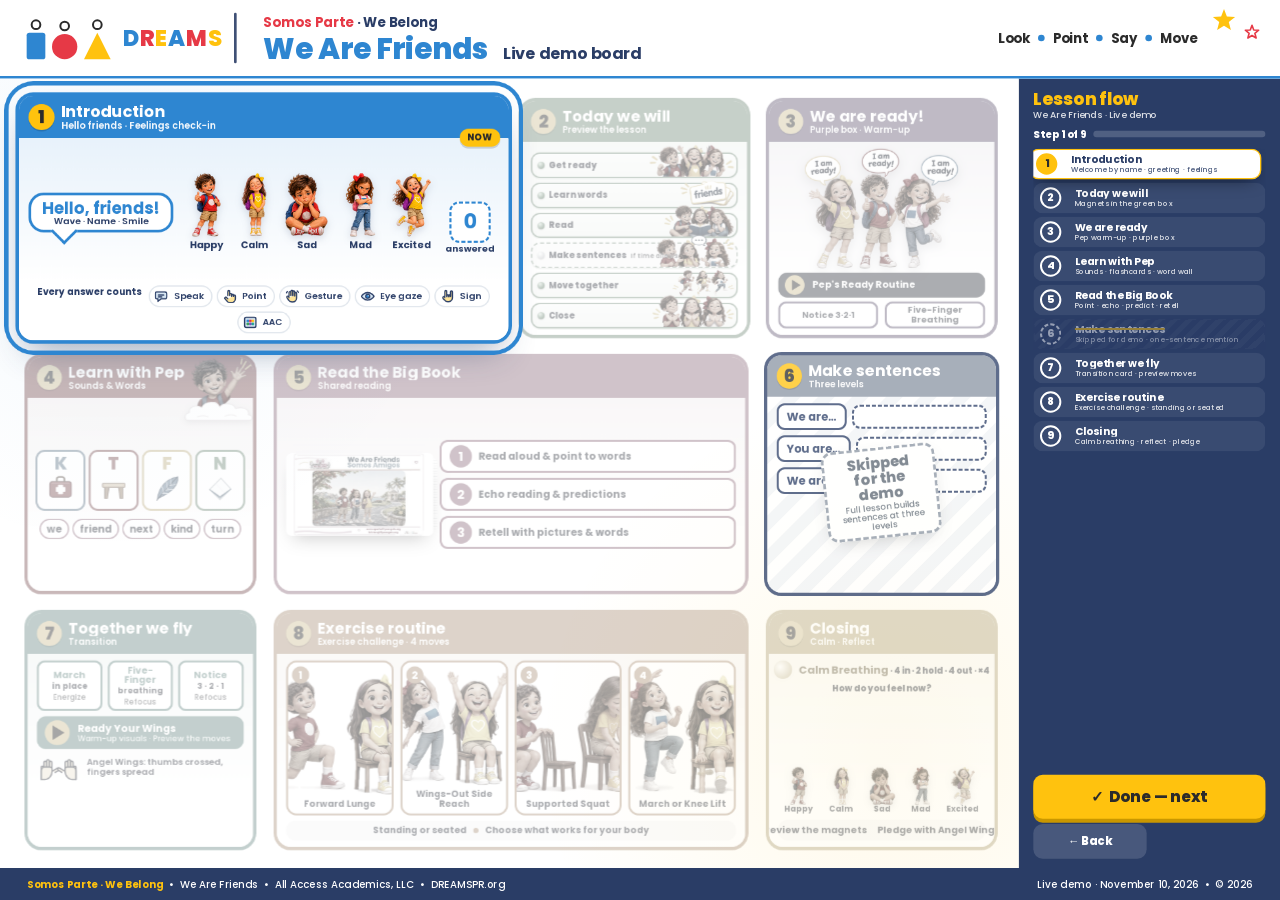
==== site/board.html @ 44ee8845 "Initial import of DREAMS teacher experience demo Static site (site/) built from src/ by build.py, pl" ====
<!DOCTYPE html>
<html lang="en">
<head>
<meta charset="utf-8">
<meta name="viewport" content="width=device-width, initial-scale=1">
<meta name="theme-color" content="#2A3D66">
<title>Somos Parte · We Belong — We Are Friends Live Demo Board</title>
<link rel="preconnect" href="https://fonts.googleapis.com">
<link rel="preconnect" href="https://fonts.gstatic.com" crossorigin>
<link href="https://fonts.googleapis.com/css2?family=Poppins:wght@500;600;700;800&display=swap" rel="stylesheet">
<style>
/* ---------- DREAMS brand tokens (matches the Grade 7 guide) ---------- */
:root{
  --blue:#2E86D1; --yellow:#FFC20E; --red:#E63946; --charcoal:#2B2B2B; --neutral:#F6F6F6;
  --navy:#2A3D66; --mist:#D7E6F3; --sand:#F0E6D2; --seafoam:#A8DCC3; --apricot:#FFC191;
  --white:#fff; --line:#E3E8EE; --muted:#5A6572;
  /* Happy Dreamers board box colours */
  --c1:#2E86D1; --c1l:#E8F2FB;   /* intro – blue */
  --c2:#3FA35B; --c2l:#E6F5EA;   /* today we will – green box */
  --c3:#7A4FBF; --c3l:#F0EAF9;   /* we are ready – purple box */
  --c4:#E63946; --c4l:#FDEAEC;   /* learn with pep – red box */
  --c5:#E2559A; --c5l:#FCE9F2;   /* big book / word wall – pink */
  --c6:#2A3D66; --c6l:#E6EAF2;   /* sentences – blue/navy */
  --c7:#1FA594; --c7l:#E3F5F2;   /* together we fly – teal */
  --c8:#F28C28; --c8l:#FEF0E2;   /* exercise – orange */
  --c9:#E0A800; --c9l:#FFF6D6;   /* closing – yellow/gold */
  --display:Poppins,"Segoe UI",Arial,sans-serif;
  --body:Poppins,"Segoe UI",Arial,sans-serif;
}
*{box-sizing:border-box}
html,body{margin:0;height:100%;background:#1B2A4A;font-family:var(--body);color:var(--charcoal);overflow:hidden}
button{font:inherit;cursor:pointer}
:focus-visible{outline:4px solid var(--yellow);outline-offset:3px}

/* ---------- fixed 1920×1080 stage scaled to fit ---------- */
#viewport{position:fixed;inset:0;overflow:hidden;background:#1B2A4A}
#stage{position:absolute;left:0;top:0;width:1920px;height:1080px;transform-origin:0 0;background:var(--white);display:grid;grid-template-rows:118px 1fr 48px;overflow:hidden;position:relative}

/* ---------- header ---------- */
header{display:grid;grid-template-columns:auto 1fr auto;align-items:center;gap:40px;padding:0 40px;border-bottom:4px solid var(--blue);background:var(--white);position:relative}
.brand{display:flex;align-items:center;gap:18px}
.shapes{display:flex;align-items:flex-end;gap:10px;height:64px}
.shapes .kid{display:flex;flex-direction:column;align-items:center;gap:4px}
.shapes .head{width:16px;height:16px;border-radius:50%;border:3px solid var(--charcoal);background:var(--white)}
.shapes .sq{width:28px;height:40px;background:var(--blue);border-radius:4px}
.shapes .ci{width:38px;height:38px;background:var(--red);border-radius:50%}
.shapes .tr{width:0;height:0;border-left:20px solid transparent;border-right:20px solid transparent;border-bottom:40px solid var(--yellow)}
.wordmark{font-family:var(--display);font-weight:800;font-size:34px;line-height:1;letter-spacing:.5px}
.wordmark span:nth-child(1){color:var(--blue)}.wordmark span:nth-child(2){color:var(--red)}.wordmark span:nth-child(3){color:var(--yellow)}.wordmark span:nth-child(4){color:var(--blue)}.wordmark span:nth-child(5){color:var(--red)}.wordmark span:nth-child(6){color:var(--yellow)}
.divider{width:4px;height:76px;background:var(--navy);border-radius:4px;opacity:.9}
.titles{min-width:0}
.eyebrow{margin:0;font-weight:700;font-size:20px;color:var(--navy);letter-spacing:.02em}
.eyebrow b{color:var(--red)}
h1{margin:2px 0 0;font-family:var(--display);font-weight:800;font-size:44px;line-height:1;color:var(--blue)}
h1 small{font-size:24px;color:var(--navy);font-weight:700;margin-left:14px}
.cues{display:flex;gap:12px;align-items:center;padding-right:84px;font-weight:700;font-size:20px;color:var(--charcoal)}
.cues i{width:10px;height:10px;border-radius:50%;background:var(--blue);display:inline-block}
.cues small{display:block;font-size:13px;color:var(--muted);font-weight:500;text-align:center;margin-top:2px}
.sparkle{position:absolute;right:30px;top:10px;display:flex;gap:10px;align-items:flex-start}
.sparkle svg{display:block}

/* ---------- main layout ---------- */
main{display:grid;grid-template-columns:1fr 392px;gap:0;min-height:0}
#board{padding:26px 30px 24px 34px;display:grid;grid-template-columns:repeat(4,1fr);grid-template-rows:repeat(3,1fr);gap:18px;min-height:0;background:
  radial-gradient(circle at 12% 18%,rgba(46,134,209,.06),transparent 30%),
  radial-gradient(circle at 88% 85%,rgba(255,194,14,.09),transparent 32%),var(--white)}

/* ---------- presentation mode (expand / collapse) ---------- */
#board{position:relative}
.ph{visibility:hidden}
.ph.span2{grid-column:span 2}
.panel.presenting{position:absolute;z-index:8;margin:0;transform:none!important;animation:none!important;
  transition:left var(--pd) var(--pe),top var(--pd) var(--pe),width var(--pd) var(--pe),height var(--pd) var(--pe),box-shadow var(--pd) var(--pe),opacity .3s,filter .3s;
  opacity:1!important;filter:none!important;outline-color:var(--c)!important;outline-offset:10px!important;box-shadow:0 30px 70px -20px rgba(42,61,102,.5)}
.panel.presenting .body{flex:none;transform-origin:0 0;transition:width var(--pd) var(--pe),height var(--pd) var(--pe),transform var(--pd) var(--pe)}
.panel.presenting .head{transition:min-height var(--pd) var(--pe),padding var(--pd) var(--pe)}
.panel.presenting .head .ttl b,.panel.presenting .head .ttl span,.panel.presenting .num{transition:font-size var(--pd) var(--pe),width var(--pd) var(--pe),height var(--pd) var(--pe)}
.panel.presenting.bighead .head{min-height:88px;padding:10px 22px}
.panel.presenting.bighead .head .ttl b{font-size:34px}
.panel.presenting.bighead .head .ttl span{font-size:18px}
.panel.presenting.bighead .num{width:52px;height:52px;font-size:30px}
.panel.presenting .body::before{display:none}
.panel.presenting .body{justify-content:space-evenly}
.panel.presenting .body>*{flex:0 0 auto}
.panel.presenting .foot{margin-top:0}
.panel.presenting .greenbox,.panel.presenting .wall,.panel.presenting .bookwrap{flex:0 1 auto}
#board .panel{will-change:transform,opacity}
#board.presenting .panel:not(.presenting){opacity:.01;transform:scale(.96);pointer-events:none;transition:opacity .7s var(--pe),transform .7s var(--pe),filter .3s}
#board.presenting .ph{pointer-events:none}
:root{--pd:1.3s;--pe:cubic-bezier(.7,0,.25,1)}
aside.locked .btn{opacity:.45;pointer-events:none}
aside.locked #list li{pointer-events:none}
.keys .pm{display:block;margin-bottom:2px;color:var(--yellow);opacity:1}

/* step 2 art leaves quickly, inside the content fade */
.panel.presenting.leaving .part{animation-duration:.26s!important;animation-delay:calc(var(--i)*.025s)!important}

/* ---------- panel ---------- */
.panel{--c:var(--blue);--cl:var(--mist);position:relative;display:flex;flex-direction:column;border:5px solid var(--c);border-radius:26px;background:var(--white);overflow:hidden;min-height:0;transition:transform .5s cubic-bezier(.2,.8,.2,1),opacity .5s,filter .5s,box-shadow .5s,outline-color .6s ease,outline-offset .6s cubic-bezier(.2,.8,.2,1)}
.panel.span2{grid-column:span 2}
.panel .head{display:flex;align-items:center;gap:10px;padding:8px 14px;background:var(--c);color:#fff;min-height:62px}
.panel .num{width:38px;height:38px;border-radius:50%;background:var(--yellow);color:var(--charcoal);display:grid;place-items:center;font-family:var(--display);font-weight:800;font-size:26px;flex:none;box-shadow:0 2px 0 rgba(0,0,0,.15)}
.panel .ttl{min-width:0;line-height:1.05}
.panel .ttl b{display:block;font-family:var(--display);font-weight:700;font-size:23px;letter-spacing:.01em;white-space:nowrap;overflow:hidden;text-overflow:ellipsis}
.panel .ttl span{display:block;font-size:13.5px;font-weight:600;opacity:.95;margin-top:2px}
.panel .body{flex:1;min-height:0;padding:10px 14px 10px;display:flex;flex-direction:column;gap:8px;background:linear-gradient(180deg,var(--cl),#fff 70%)}
.panel .foot{font-weight:700;font-size:13.5px;color:var(--navy);display:flex;gap:10px;align-items:center;justify-content:center;flex-wrap:wrap;padding:5px 10px;background:var(--neutral);border-radius:14px;margin-top:auto}
.panel .foot i{width:8px;height:8px;border-radius:50%;background:var(--c);display:inline-block}

/* states */
.panel.upcoming{opacity:.42;filter:saturate(.35) grayscale(.35);transform:scale(.985)}
.panel.done{opacity:.86;filter:saturate(.8)}
.panel{outline:6px solid transparent;outline-offset:3px}
.panel.active{transform:scale(1.03);z-index:3;outline-color:var(--c);outline-offset:10px;box-shadow:0 26px 50px -18px rgba(42,61,102,.45);animation:glowIn .7s ease .15s both,glow 2.4s ease-in-out .85s infinite;transition-delay:.15s}
@keyframes glow{0%,100%{box-shadow:0 26px 50px -18px rgba(42,61,102,.45)}50%{box-shadow:0 0 34px 8px color-mix(in srgb,var(--c) 32%,transparent),0 26px 50px -18px rgba(42,61,102,.45)}}
@keyframes glowIn{from{box-shadow:0 0 0 0 rgba(42,61,102,0)}to{box-shadow:0 26px 50px -18px rgba(42,61,102,.45)}}
.panel .body{position:relative}.panel.active .body::before{content:"NOW";position:absolute;right:12px;top:-14px;background:var(--yellow);color:var(--charcoal);font-weight:800;font-size:13px;padding:3px 11px;border-radius:999px;letter-spacing:.06em;box-shadow:0 3px 0 rgba(0,0,0,.15);animation:badgeIn .45s ease .3s both,pulse 1.6s ease-in-out .75s infinite;z-index:2;white-space:nowrap}
@keyframes badgeIn{from{opacity:0;transform:translateY(6px) scale(.8)}to{opacity:1;transform:none}}
@keyframes pulse{0%,100%{transform:scale(1)}50%{transform:scale(1.06)}}
.check{position:absolute;right:14px;top:10px;width:46px;height:46px;border-radius:50%;background:#fff;border:4px solid var(--c);display:grid;place-items:center;transform:scale(0);transition:transform .45s cubic-bezier(.3,1.6,.4,1);z-index:2}
.check svg{width:26px;height:26px}
.panel.done .check{transform:scale(1)}
.panel.done .head{padding-right:70px}

/* skipped */
.panel.skipped{--c:#8A94A3;--cl:#F1F3F6;opacity:.75;filter:none}
.panel.skipped .body{background:repeating-linear-gradient(135deg,#fff 0 18px,#F1F3F6 18px 36px)}
.panel.skipped .head{background:#8A94A3}
.skiptag{position:absolute;left:50%;top:58%;transform:translate(-50%,-50%) rotate(-6deg);background:#fff;border:4px dashed #8A94A3;border-radius:16px;padding:8px 18px;text-align:center;font-family:var(--display);font-weight:800;color:#5A6572;font-size:22px;line-height:1.05;box-shadow:0 10px 30px -14px rgba(0,0,0,.3)}
.skiptag small{display:block;font-family:var(--body);font-weight:500;font-size:13px;margin-top:2px}

/* staggered content animation when a panel becomes active */

/* board selection no longer replays block content */
@keyframes rise{from{opacity:0;transform:translateY(14px)}to{opacity:1;transform:none}}

/* ---------- shared bits ---------- */
.bubble{position:relative;isolation:isolate;align-self:center;background:#fff;border:4px solid var(--c);border-radius:22px;padding:6px 16px;font-family:var(--display);font-weight:700;font-size:24px;color:var(--c);line-height:1.05;text-align:center}
.bubble::after{content:"";z-index:-1;position:absolute;left:34px;bottom:-16px;width:24px;height:24px;background:#fff;border-right:4px solid var(--c);border-bottom:4px solid var(--c);transform:rotate(45deg)}
.bubble small{display:block;font-family:var(--body);font-weight:600;font-size:13px;color:var(--navy)}
.row{display:flex;gap:10px;align-items:stretch;justify-content:center;flex-wrap:wrap}
.card{background:#fff;border:3px solid var(--c);border-radius:12px;padding:4px 8px;font-weight:700;color:var(--navy);text-align:center;font-size:14px;line-height:1.1;display:flex;flex-direction:column;align-items:center;justify-content:center;gap:4px}
.card small{font-weight:500;color:var(--muted);font-size:11.5px}
.dash{border:3px dashed var(--c);border-radius:14px;background:#fff}
.chip{display:inline-flex;align-items:center;gap:7px;background:#fff;border:2px solid var(--line);border-radius:999px;padding:3px 10px 3px 6px;font-weight:600;font-size:13px;color:var(--navy)}
.chip svg{width:22px;height:22px;flex:none}

/* step 1 */
.intro-row{display:grid;grid-template-columns:auto 1fr;gap:14px;align-items:center;flex:1}.faces{display:flex;justify-content:space-around;gap:6px;flex:1}.modes .lab{font-weight:700;color:var(--navy);font-size:13.5px;margin-right:4px}
.face{display:flex;flex-direction:column;align-items:center;gap:2px;font-weight:700;font-size:14px;color:var(--navy);background:none;border:0;font-family:inherit}
.face small{font-weight:500;color:var(--muted);font-size:11px}
.face svg{width:60px;height:60px}
.modes{display:flex;gap:6px;justify-content:center;flex-wrap:wrap}
.modes .chip{font-size:13px}
.names{display:flex;gap:8px;justify-content:center}
.names .card{min-width:78px;min-height:46px;background:var(--sand);border-color:var(--yellow)}
.names .card.blank{color:transparent;background:#fff;border-style:dashed}

/* tally */
.face{position:relative;cursor:pointer;border-radius:14px;padding:2px 4px;transition:transform .12s}
.face:hover{transform:scale(1.06)}
.face:active{transform:scale(.95)}
.face .cnt{position:absolute;top:-4px;right:-2px;min-width:26px;height:26px;padding:0 6px;border-radius:999px;background:var(--navy);color:#fff;font-family:var(--display);font-weight:800;font-size:16px;display:grid;place-items:center;border:3px solid #fff;box-shadow:0 2px 6px rgba(0,0,0,.2);transform:scale(0);transition:transform .25s cubic-bezier(.3,1.6,.4,1)}
.face .cnt.show{transform:scale(1)}
.face .cnt.bump{animation:bump .3s}
@keyframes bump{50%{transform:scale(1.35)}}
.face .minus{position:absolute;left:-2px;top:-4px;width:20px;height:20px;border-radius:50%;background:#fff;border:2px solid var(--line);color:var(--muted);font-weight:800;font-size:14px;line-height:1;display:grid;place-items:center;opacity:0;transition:opacity .15s}
.face:hover .minus{opacity:1}
.total{display:flex;flex-direction:column;align-items:center;gap:2px;font-weight:700;font-size:13px;color:var(--navy);text-align:center;line-height:1.05}
.total .tb{width:60px;height:60px;border:3px dashed var(--c);border-radius:14px;display:grid;place-items:center;font-family:var(--display);font-size:30px;color:var(--c);background:#fff}
.total small{font-weight:500;color:var(--muted);font-size:11px}
.tallybar{display:flex;align-items:center;justify-content:center;gap:10px;font-weight:800;font-size:14px;color:var(--navy)}
.tallybar .tclear{border:2px solid var(--line);background:#fff;border-radius:999px;padding:2px 10px;font-size:12px;font-weight:800;color:var(--muted)}
/* step 9 now-row */
.nowlab{font-weight:800;font-size:14px;color:var(--navy);text-align:center;line-height:1.1}
.nowlab small{display:block;font-weight:700;color:var(--muted);font-size:12px}
.faces.now{justify-content:space-around}
.faces.now .face svg{width:40px;height:40px}
.faces.now .face{font-size:12px;line-height:1.05;gap:0}
.faces.now .face .cnt{min-width:24px;height:24px;font-size:14px}
.faces.now .shift{font-size:12px;font-weight:800;color:var(--muted)}
.faces.now .shift b{color:var(--navy)}
.calmchip{display:flex;align-items:center;justify-content:center;gap:10px;font-weight:800;color:var(--navy);font-size:14px}
.calmchip .orb{width:28px;height:28px;box-shadow:0 0 0 4px var(--c9l)}
.calmchip b{font-family:var(--display);font-size:16px;color:#8A6500}
/* finale tally */
.fintally{display:grid;grid-template-columns:repeat(4,1fr);gap:14px;margin:18px auto 0;max-width:720px}
.fintally .ft{background:var(--neutral);border-radius:18px;padding:10px 8px 8px;text-align:center}
.fintally svg{width:52px;height:52px}
.fintally .n{font-family:var(--display);font-weight:800;font-size:26px;color:var(--navy);line-height:1}
.fintally .n small{font-size:14px;color:var(--muted);font-weight:700}
.fintally .lb{font-weight:800;font-size:14px;color:var(--navy)}
.fintally .bars{display:flex;gap:5px;justify-content:center;align-items:flex-end;height:56px;margin-top:6px}
.fintally .bars i{display:block;width:18px;border-radius:4px 4px 0 0;background:#9FC3E6;min-height:4px;transition:height .5s}
.fintally .bars i.b2{background:var(--blue)}
.fintally .cap{font-weight:800;font-size:15px;color:var(--navy);margin-top:14px}
.fintally .cap small{display:block;font-weight:700;color:var(--muted);font-size:13px}

/* feelings figures */
.face .fig{display:block;height:92px;width:auto;max-width:96px;object-fit:contain;filter:drop-shadow(0 4px 6px rgba(42,61,102,.18));transition:transform .2s}
.face:hover .fig{transform:translateY(-3px)}
.faces{align-items:flex-end}
.faces.now .face .fig{height:58px;max-width:62px}
.face .cnt{top:-4px;right:-14px}
.face .fig{transition:height var(--pd) var(--pe),max-width var(--pd) var(--pe),transform .2s}
.panel.presenting.big .faces .face .fig{height:118px;max-width:118px}
.panel.presenting.big .faces.now .face .fig{height:120px;max-width:120px}
.panel.presenting.big .faces{gap:10px}
.fintally .ft .fig{height:86px;width:auto;display:block;margin:0 auto 4px}
.fintally{grid-template-columns:repeat(5,1fr)!important;max-width:900px!important}

/* step 3 trio */
.trio{flex:1 1 auto;min-height:0;display:flex;justify-content:center;align-items:flex-end}
.trio img{height:100%;width:auto;max-width:100%;object-fit:contain;filter:drop-shadow(0 6px 8px rgba(42,61,102,.18))}
.panel[data-step="3"] .body{gap:6px}
.panel[data-step="3"]:not(.big) .card small,.panel[data-step="3"]:not(.big) .video small{display:none}
.panel[data-step="3"]:not(.big) .video{padding:4px 10px;font-size:14.5px}
.panel[data-step="3"]:not(.big) .video .play{width:30px;height:30px}
.panel[data-step="3"]:not(.big) .video .play::after{border-left-width:13px;border-top-width:8px;border-bottom-width:8px}
.panel[data-step="3"]:not(.big) .card{padding:3px 6px;font-size:13px}
.trio img{max-height:none}
.panel.presenting.big .trio{flex:1 1 0;min-height:60px}
.panel.presenting.big .trio img{height:100%;max-height:none;transition:height var(--pd) var(--pe)}

/* step 8 exercise challenge */
.exstage{position:relative;flex:1 1 auto;min-height:0;display:flex;flex-direction:column}
.panel.presenting .body>.exstage{flex:1 1 auto;align-self:stretch}
.exlist{flex:1;display:flex;flex-direction:column;gap:8px;min-height:0;transition:opacity .45s ease}
.excards{flex:1;min-height:0;display:grid;grid-template-columns:repeat(4,minmax(0,1fr));grid-template-rows:minmax(0,1fr);gap:10px}
.excard{min-width:0;overflow:hidden;position:relative;background:#fff;border:3px solid var(--c8);border-radius:16px;display:flex;flex-direction:column;align-items:center;justify-content:flex-end;padding:6px 6px 6px;gap:4px;min-height:0;transition:background .3s,transform .3s,box-shadow .3s}
.excard b{font-weight:700;font-size:13.5px;color:var(--navy);text-align:center;line-height:1.1}
.excard .exn{position:absolute;left:6px;top:6px}
.exn{display:inline-grid;place-items:center;width:26px;height:26px;border-radius:50%;background:var(--c8);color:#fff;font-weight:800;font-size:15px}
.exn.big{width:40px;height:40px;font-size:22px}
.exthumbs{flex:1;min-height:0;display:flex;align-items:flex-end;justify-content:center;gap:2px;width:100%}
.exthumbs img{flex:0 0 auto;height:100%;width:auto;max-width:none;object-fit:contain}
.panel.big .exthumbs{padding:6px 4px 2px;align-items:flex-end;gap:10px}
.panel.big .excards{grid-template-columns:repeat(2,auto);grid-template-rows:repeat(2,minmax(0,1fr));justify-content:center;gap:12px 16px}
.panel.big .excard{height:100%;aspect-ratio:1/1;width:auto;padding:10px 10px 8px}
.panel.big .excard b{font-size:12.5px;white-space:nowrap;letter-spacing:-.01em}
.panel.big .excard .exn{width:28px;height:28px;font-size:16px}
.exdone{position:absolute;right:6px;top:6px;width:24px;height:24px;border-radius:50%;background:var(--c2);display:grid;place-items:center;transform:scale(0);transition:transform .3s cubic-bezier(.3,1.6,.4,1)}
.exdone svg{width:15px;height:15px}
.excard.done .exdone{transform:scale(1)}
.excard.done{background:var(--c8l)}
.excard.cur{box-shadow:0 0 0 4px var(--c8l);transform:translateY(-2px)}
.exview{position:absolute;inset:0;display:flex;flex-direction:column;gap:6px;opacity:0;pointer-events:none;transition:opacity .45s ease}
#exbody:not([data-ex="0"]) .exview{opacity:1}
.panel:not(.big) .exview{opacity:0!important}
.panel.big #exbody:not([data-ex="0"]) .exlist{opacity:0}
.extabs{display:flex;gap:6px;align-items:center}
.extab{width:28px;height:28px;border-radius:50%;display:grid;place-items:center;font-weight:800;font-size:14px;color:var(--c8);border:2px solid var(--c8);background:#fff;transition:all .3s}
.extab.done{background:var(--c8l)}
.extab.on{background:var(--c8);color:#fff;transform:scale(1.12)}
.exhint{margin-left:auto;font-size:11px;font-weight:700;color:var(--muted)}
.exset{display:none;flex:1;min-height:0;flex-direction:column;gap:6px}
.exset.on{display:flex}
.exhead{position:absolute;top:0;left:136px;height:28px;display:flex;align-items:center;gap:10px;font-weight:800;font-size:21px;color:var(--navy);line-height:1}
.exhead .exn.big{display:none}
.exrow{flex:1;min-height:0;display:grid;grid-template-columns:78px repeat(3,1fr);gap:6px}
.exlab{border-radius:14px;background:var(--c8);color:#fff;font-weight:800;font-size:13px;line-height:1.15;display:grid;place-items:center;text-align:center;padding:4px;text-transform:uppercase;letter-spacing:.03em}
.exrow.se .exlab{background:var(--navy)}
.exf{position:relative;background:#fff;border:2.5px solid var(--line);border-radius:14px;display:flex;flex-direction:column;align-items:center;min-height:0;padding:3px 4px 2px;transition:border-color .35s,box-shadow .35s,transform .35s}
.exfl{display:flex;align-items:center;gap:5px;font-weight:800;font-size:11.5px;color:var(--navy);text-transform:uppercase;white-space:nowrap;align-self:flex-start}
.exfl span{display:inline-grid;place-items:center;width:18px;height:18px;border-radius:50%;background:var(--c8);color:#fff;font-size:11px}
.exrow.se .exfl span{background:var(--navy)}
.exf img{flex:1;min-height:0;width:100%;object-fit:contain}
.exf.on{border-color:var(--c8);box-shadow:0 0 0 3px var(--c8l);transform:translateY(-2px)}
.exrow.se .exf.on{border-color:var(--navy);box-shadow:0 0 0 3px var(--c6l)}
.exset.on .exf{animation:rise .5s cubic-bezier(.2,.8,.2,1) both}
.exset.on .exrow.st .exf:nth-child(2){animation-delay:.04s}.exset.on .exrow.st .exf:nth-child(3){animation-delay:.1s}.exset.on .exrow.st .exf:nth-child(4){animation-delay:.16s}
.exset.on .exrow.se .exf:nth-child(2){animation-delay:.12s}.exset.on .exrow.se .exf:nth-child(3){animation-delay:.18s}.exset.on .exrow.se .exf:nth-child(4){animation-delay:.24s}
.exfoot{text-align:center;font-size:11.5px;font-weight:600;color:var(--navy);background:var(--c8l);border-radius:10px;padding:3px 8px}
.exfoot b{color:#C2410C}

.exstart{display:none}
.panel.big .exstart{display:inline-flex;align-items:center;gap:10px}
.exstart b{display:inline-grid;place-items:center;width:22px;height:22px;border-radius:6px;background:var(--c8);color:#fff;font-size:13px}

/* step 5 big book flip */
.bk-frame{position:relative;flex:none;filter:drop-shadow(0 26px 30px rgba(42,61,102,.30)) drop-shadow(0 4px 6px rgba(42,61,102,.18))}
.bk-board{position:absolute;inset:0;border-radius:16px;background:linear-gradient(160deg,#EC6DAA,#D23F86 60%,#B9306F);box-shadow:inset 0 0 0 3px rgba(255,255,255,.18),inset 0 -6px 12px rgba(0,0,0,.18)}
.bk-board::before{content:"";position:absolute;inset:7px;border-radius:11px;border:2px dashed rgba(255,255,255,.35)}
.bk-board::after{content:"";position:absolute;top:0;bottom:0;left:50%;width:26px;transform:translateX(-50%);background:linear-gradient(90deg,rgba(0,0,0,0),rgba(0,0,0,.28) 45%,rgba(0,0,0,.28) 55%,rgba(0,0,0,0))}
.bk-edge{position:absolute;background-color:#F4EFE4}
.bk-edge.l,.bk-edge.r{top:calc(var(--by) + 4px);height:calc(var(--ph) + 2px);width:12px;background-image:repeating-linear-gradient(90deg,#FFFDF7 0 2px,#DCD5C6 2px 3px)}
.bk-edge.l{left:calc(var(--bx) - 10px);border-radius:6px 0 0 6px;box-shadow:inset 2px 0 3px rgba(0,0,0,.12)}
.bk-edge.r{right:calc(var(--bx) - 10px);border-radius:0 6px 6px 0;box-shadow:inset -2px 0 3px rgba(0,0,0,.12)}
.bk-edge.b{left:calc(var(--bx) - 6px);right:calc(var(--bx) - 6px);top:calc(var(--by) + var(--ph) - 2px);height:10px;border-radius:0 0 8px 8px;background-image:repeating-linear-gradient(180deg,#FFFDF7 0 2px,#DCD5C6 2px 3px);box-shadow:inset 0 -2px 3px rgba(0,0,0,.12)}
.bk-frame .bk-book{position:absolute!important;left:var(--bx);top:var(--by)}
.bk-gutter{position:absolute;top:var(--by);height:var(--ph);left:50%;width:84px;transform:translateX(-50%);pointer-events:none;z-index:5;background:linear-gradient(90deg,rgba(0,0,0,0),rgba(0,0,0,.08) 30%,rgba(0,0,0,.28) 49%,rgba(255,255,255,.15) 50.5%,rgba(0,0,0,.22) 52%,rgba(0,0,0,.08) 70%,rgba(0,0,0,0))}
.cover.img{padding:0!important;background:#fff!important;overflow:hidden;border-radius:8px!important}
.cover.img img{width:100%;height:100%;object-fit:cover;display:block}
.bk-pimg{position:absolute;inset:0;width:100%;height:100%;object-fit:cover;display:block}

.bk-start{display:none}
.panel.big .bk-start{display:flex;justify-content:center;align-items:center;gap:8px;font-weight:700;font-size:14px;color:var(--navy);background:var(--c5l);border-radius:12px;padding:5px 12px;align-self:center}
.bk-start b{display:inline-grid;place-items:center;width:22px;height:22px;border-radius:6px;background:var(--c5);color:#fff;font-size:13px}
.panel.presenting .book{animation:none!important}
.bk-layer{display:none;position:absolute;left:0;right:0;top:88px;bottom:0;pointer-events:none;z-index:3;overflow:hidden;border-radius:0 0 20px 20px}
.panel.big .bk-layer{display:block}
.bk-label{position:absolute;left:0;top:0;width:224px;height:126px;transform-origin:0 0;opacity:0;will-change:transform;transition:transform .9s cubic-bezier(.65,0,.25,1)}
.bk-label .cover{position:absolute;inset:0;background:var(--c5);border-radius:10px 16px 16px 10px;box-shadow:inset 10px 0 0 rgba(0,0,0,.12),0 14px 26px -12px rgba(0,0,0,.5);display:flex;flex-direction:column;align-items:center;justify-content:center;color:#fff;font-family:var(--display);font-weight:800;font-size:26px;line-height:1.05;text-align:center;padding:12px}
.bk-label .cover small{font-family:var(--body);font-weight:700;font-size:15px;margin-top:4px;opacity:.95}
.bk-layer.on .bk-label{opacity:1}
.bk-stage{position:absolute;inset:0;padding:0 24px 18px 208px;display:flex;align-items:center;justify-content:center;opacity:0;transform:scale(.94);transition:opacity .6s ease,transform .7s cubic-bezier(.2,.8,.2,1);pointer-events:none}
.bk-layer.bk-show .bk-stage{opacity:1;transform:none;pointer-events:auto}
.bk-book{position:relative;cursor:pointer}
.bk-hint{position:absolute;right:22px;bottom:12px;font-size:12px;font-weight:600;color:var(--muted);opacity:0;transition:opacity .4s}
.bk-hint b{color:var(--navy)}
.bk-layer.bk-show .bk-hint{opacity:1}
.panel .body{transition:opacity .45s ease}
.panel.bk-open .body{opacity:0}
.bk-page{background:#FFFDF7;overflow:hidden}
.bk-in{position:absolute;inset:0;padding:7% 8% 12%;display:flex;flex-direction:column;gap:5%;background:linear-gradient(90deg,rgba(0,0,0,.06),transparent 8%,transparent 92%,rgba(0,0,0,.06))}
.bk-ill{flex:1;border:3px dashed var(--pc);border-radius:18px;background:color-mix(in srgb,var(--pc) 12%,#fff);display:grid;place-items:center;color:var(--pc);font-weight:800;font-size:22px;letter-spacing:.04em;text-transform:uppercase}
.bk-ill svg{width:28%;height:auto;opacity:.55;display:block;margin:0 auto 8px}
.bk-txt{display:flex;flex-direction:column;gap:12px}
.bk-txt i{display:block;height:14px;border-radius:7px;background:#E6E1D3}
.bk-txt i:last-child{width:62%}
.bk-txt b{font-family:var(--display);font-weight:700;font-size:26px;color:var(--navy);text-align:center}
.bk-no{position:absolute;bottom:4%;left:0;right:0;text-align:center;font-weight:700;font-size:14px;color:var(--muted)}
.bk-cv{position:absolute;inset:0;display:flex;flex-direction:column;align-items:center;justify-content:center;gap:14px;background:var(--c5);color:#fff;font-family:var(--display);font-weight:800;font-size:52px;line-height:1.05;text-align:center;padding:10%;box-shadow:inset -14px 0 18px -8px rgba(0,0,0,.22)}
.bk-cv small{font-family:var(--body);font-weight:700;font-size:22px;opacity:.95}
.bk-cv .shapes3{display:flex;gap:14px;align-items:flex-end;margin-top:10px}
.bk-cv .shapes3 i{display:block}
.bk-cv.back{font-size:44px;box-shadow:inset 14px 0 18px -8px rgba(0,0,0,.22)}

/* step 4 learn with pep */
.lp{position:relative;flex-direction:row!important;gap:8px!important;padding:10px 12px!important}
.panel[data-step="4"] .body::before{right:auto;left:12px}
.lp-corner{position:absolute;right:4px;top:2px;width:96px;height:96px;z-index:4;pointer-events:none;transition:width var(--pd) var(--pe),height var(--pd) var(--pe),right var(--pd) var(--pe),opacity .3s}
.lp-corner .lp-head{position:absolute;left:50%;top:0;height:76px;width:auto;transform:translateX(-50%);transition:height var(--pd) var(--pe)}
.lp-corner .lp-cloud{position:absolute;left:-6%;bottom:0;width:112%;height:auto;filter:drop-shadow(0 3px 4px rgba(42,61,102,.14))}
.lp-corner .lp-rays{position:absolute;right:-4px;top:-2px;width:20px;height:20px;transition:width var(--pd) var(--pe),height var(--pd) var(--pe)}
.panel.presenting.bighead .lp-corner{right:34px;width:200px;height:196px}
.panel.presenting.bighead .lp-corner .lp-head{height:158px}
.panel.presenting.bighead .lp-corner .lp-rays{width:36px;height:36px;right:-14px;top:0}
.panel.done .lp-corner{opacity:0}
.lp-headbar{position:relative}
.lp-main{flex:1;min-width:0;display:flex;flex-direction:column;gap:12px;justify-content:center}
.lp-h{display:none}
.lp-snds{display:grid;grid-template-columns:repeat(4,1fr);gap:5px}
.lp-snd{background:#fff;border:3px solid var(--sc);border-radius:14px;display:flex;flex-direction:column;align-items:center;padding:4px 2px 6px;min-width:0}
.lp-snd b{font-family:var(--display);font-weight:800;font-size:27px;line-height:1;color:var(--sc)}
.lp-snd img{width:56px;height:50px;object-fit:contain}
.lp-snd span{display:none}
.lp-wds{display:flex;justify-content:center;gap:5px}
.lp-wd{grid-column:span 2;display:flex;align-items:center;justify-content:center;gap:3px;background:#fff;border:2.5px solid #E2559A;border-radius:999px;padding:2px 9px}
.lp-wd:nth-child(4){grid-column:2/span 2}
.lp-wd img{display:none}
.lp-wd b{font-family:var(--display);font-weight:700;font-size:15px;color:var(--navy)}
/* open (presentation) view */
.panel.big .lp{padding:6px 12px 4px!important;gap:0!important}
.panel.big .lp-main{gap:7px;padding:4px 0 10px}
.panel.big .lp-h{display:block;align-self:center;font-family:var(--display);font-weight:800;font-size:19px;color:var(--navy);background:#E6F0FA;border-radius:999px;padding:1px 18px;position:relative}
.panel.big .lp-h::before,.panel.big .lp-h::after{content:"";position:absolute;top:50%;width:24px;height:24px;transform:translateY(-50%);background-repeat:no-repeat;background-size:100% 100%}
.panel.big .lp-h::before{left:-26px;background-image:url("data:image/svg+xml,%3Csvg%20xmlns%3D%22http%3A//www.w3.org/2000/svg%22%20viewBox%3D%220%200%2024%2024%22%20fill%3D%22none%22%20stroke%3D%22%23FFC20E%22%20stroke-width%3D%223.2%22%20stroke-linecap%3D%22round%22%3E%3Cpath%20d%3D%22M21%2012H8%22/%3E%3Cpath%20d%3D%22M20%207.2L9.5%202.2%22/%3E%3Cpath%20d%3D%22M20%2016.8L9.5%2021.8%22/%3E%3C/svg%3E")}
.panel.big .lp-h::after{right:-26px;background-image:url("data:image/svg+xml,%3Csvg%20xmlns%3D%22http%3A//www.w3.org/2000/svg%22%20viewBox%3D%220%200%2024%2024%22%20fill%3D%22none%22%20stroke%3D%22%23FFC20E%22%20stroke-width%3D%223.2%22%20stroke-linecap%3D%22round%22%3E%3Cpath%20d%3D%22M3%2012H16%22/%3E%3Cpath%20d%3D%22M4%207.2L14.5%202.2%22/%3E%3Cpath%20d%3D%22M4%2016.8L14.5%2021.8%22/%3E%3C/svg%3E")}
.panel.big .lp-snds{gap:9px;padding:0 4px}
.panel.big .lp-snd{border-width:3.5px;border-radius:16px;padding:4px 4px 6px;gap:1px}
.panel.big .lp-snd b{font-size:30px}
.panel.big .lp-snd img{width:56px;height:52px}
.panel.big .lp-snd span{display:block;font-weight:700;font-size:12.5px;color:var(--navy);background:#E6F0FA;border-radius:999px;padding:0 10px;margin-top:2px}
.panel.big .lp-wds{display:grid;justify-content:stretch;grid-template-columns:repeat(6,1fr);gap:7px;padding:0 4px}
.panel.big .lp-wd{grid-column:span 2;border-radius:14px;border-width:3px;padding:2px 10px;gap:9px;justify-content:flex-start}
.panel.big .lp-wd:nth-child(4){grid-column:2/span 2}
.panel.big .lp-wd img{display:block;width:40px;height:38px;object-fit:contain}
.panel.big .lp-wd b{font-size:22px}
.panel.active .lp-wd,.panel.active .lp-snd{transition:transform .2s}

/* step 2 today's plan */
.plan{flex:1;min-height:0;display:grid;grid-template-columns:1fr;grid-template-rows:repeat(6,1fr);gap:7px;padding-top:6px}
.plan-row{position:relative;display:flex;align-items:center;gap:6px;min-width:0;padding:0 8px;border:2.5px solid #3FA35B;border-radius:14px;background:linear-gradient(180deg,#F4FBF5,#E9F6EC);box-shadow:0 2px 0 rgba(63,163,91,.18)}
.plan-row.maybe{border-style:dashed;background:#F7F8FA;border-color:#6CB57F}
.pdot{flex:none;width:11px;height:11px;border-radius:50%;background:radial-gradient(circle at 35% 30%,#B9F0C5,#2E9E4C 60%,#1F7A37);box-shadow:0 1px 2px rgba(0,0,0,.25)}
.plan-row.maybe .pdot{background:radial-gradient(circle at 35% 30%,#fff,#C9D2DE 60%,#A9B4C3)}
.plbl{position:relative;z-index:2;min-width:0;line-height:1.05;display:flex;align-items:baseline}
.plbl b{display:block;font-family:var(--display);font-weight:800;font-size:13px;color:var(--navy);white-space:nowrap}
.plbl small{display:inline;margin-left:6px;font-weight:600;font-size:10px;color:var(--muted);white-space:nowrap}
.part{position:absolute;right:4px;bottom:0;height:140%;width:auto;max-width:46%;object-fit:contain;object-position:right bottom;pointer-events:none;transform-origin:50% 100%}
.pr-words .part,.pr-move .part{bottom:6%;height:112%}
.pr-sentences .part{max-width:40%}
/* entrance: rows drop in, then their characters pop up out of the row */
@keyframes artpop{from{opacity:0;transform:translateY(22%) scale(.6)}to{opacity:1;transform:none}}
/* open view: replay the entrance, then a gentle bob, one row after another */
.panel.presenting.big .plan{flex:1 1 auto;align-self:stretch;grid-template-columns:1fr 1fr;grid-template-rows:repeat(3,1fr);gap:22px 14px;padding:22px 4px 6px}
.panel.presenting.big .plan-row{border-width:3px;border-radius:20px;padding:0 12px;gap:10px}
.panel.presenting.big .pdot{width:18px;height:18px}
.panel.presenting.big .plbl{display:block;max-width:calc(52% - 44px)}
.panel.presenting.big .plbl b{white-space:normal;line-height:1.02}
.panel.presenting.big .plbl small{display:block;margin:2px 0 0}
.panel.presenting.big .part{height:128%;max-width:47%;right:8px}
.panel.presenting.big .pr-sentences .part{max-width:41%}
.panel.presenting.big .plan-row{animation:dropB .6s cubic-bezier(.2,1.4,.4,1) both;animation-delay:calc(.5s + var(--i)*.12s)}
.panel.presenting.big .part{animation:artpopB .7s cubic-bezier(.2,1.5,.4,1) both;animation-delay:calc(.85s + var(--i)*.12s)}
.panel.presenting.leaving .part{animation:artout .38s cubic-bezier(.5,0,.75,0) both!important;animation-delay:calc(var(--i)*.05s)!important}
@keyframes artout{from{opacity:1;transform:none}to{opacity:0;transform:translateY(25%) scale(.6)}}
.panel.presenting.big .plbl b{font-size:19px}
.panel.presenting.big .plbl small{font-size:12px}
@keyframes dropB{from{opacity:0;transform:translateY(-22px) rotate(-2deg)}to{opacity:1;transform:none}}
@keyframes artpopB{from{opacity:0;transform:translateY(22%) scale(.6)}to{opacity:1;transform:none}}
.panel.presenting.big .pdot{animation:pglow 2.4s ease-in-out infinite;animation-delay:calc(var(--i)*.4s)}
@keyframes pglow{0%,100%{box-shadow:0 1px 2px rgba(0,0,0,.25)}50%{box-shadow:0 0 0 4px rgba(63,163,91,.22),0 1px 2px rgba(0,0,0,.25)}}

/* step 2 magnets */
.greenbox{flex:1;border:4px solid var(--c2);border-radius:16px;background:#fff;padding:8px;display:grid;grid-template-columns:1fr 1fr;gap:6px;align-content:stretch}
.magnet{display:flex;align-items:center;gap:7px;background:var(--c2l);border:2px solid var(--c2);border-radius:10px;padding:3px 8px;font-weight:700;font-size:14px;color:var(--navy);line-height:1.05}
.magnet small{display:block;font-weight:600;color:var(--muted);font-size:10.5px}
.magnet .dot{width:14px;height:14px;border-radius:50%;background:radial-gradient(circle at 35% 35%,#fff8,transparent 50%),var(--c2);flex:none;box-shadow:inset 0 -2px 0 rgba(0,0,0,.2)}
.magnet.maybe{border-style:dashed;background:#fff}
.magnet.maybe .dot{background:radial-gradient(circle at 35% 35%,#fff8,transparent 50%),#B8C2CF}

@keyframes drop{from{opacity:0;transform:translateY(-28px) rotate(-3deg)}to{opacity:1;transform:none}}

/* step 3 */
.video{display:flex;align-items:center;gap:12px;background:var(--navy);color:#fff;border-radius:14px;padding:6px 12px;font-weight:700;font-size:15.5px;line-height:1.1}
.video .play{width:38px;height:38px;border-radius:50%;background:var(--yellow);display:grid;place-items:center;flex:none}
.video .play::after{content:"";border-left:18px solid var(--charcoal);border-top:11px solid transparent;border-bottom:11px solid transparent;margin-left:4px}
.video small{display:block;font-weight:500;font-size:12px;opacity:.9}
.video.alt{background:var(--c7)}
.video.alt2{background:var(--c8)}

/* step 4 words */
.wall{flex:1;display:grid;grid-template-columns:1fr 1fr;gap:6px}
.word{background:#fff;border:3px solid var(--c5);border-radius:12px;display:grid;grid-template-columns:32px 1fr;align-items:center;gap:6px;padding:1px 8px}
.word svg{width:30px;height:30px}
.word b{font-family:var(--display);font-weight:700;font-size:18px;color:var(--navy);line-height:1}
.word small{display:block;font-weight:500;font-size:11px;color:var(--muted);line-height:1}
.letters{display:flex;gap:7px;justify-content:center;align-items:center;font-weight:700;color:var(--navy);font-size:14px}
.letters .L{width:36px;height:34px;border-radius:10px;border:3px solid;display:grid;place-items:center;font-family:var(--display);font-size:24px;background:#fff}
.letters .L:nth-child(2){border-color:var(--blue);color:var(--blue)}.letters .L:nth-child(3){border-color:var(--yellow);color:#B37F00}.letters .L:nth-child(4){border-color:var(--red);color:var(--red)}.letters .L:nth-child(5){border-color:var(--c2);color:var(--c2)}.letters .L:nth-child(6){border-color:var(--c3);color:var(--c3)}.letters .L:nth-child(7){border-color:var(--c7);color:var(--c7)}

/* step 5 book */
.bookwrap{flex:1;display:grid;grid-template-columns:220px 1fr;gap:14px;align-items:center}
.book{position:relative;width:224px;height:126px;margin:0 auto;perspective:900px}
.book .cover{position:absolute;inset:0;background:var(--c5);border-radius:10px 16px 16px 10px;box-shadow:inset 10px 0 0 rgba(0,0,0,.12),0 14px 26px -12px rgba(0,0,0,.5);display:flex;flex-direction:column;align-items:center;justify-content:center;color:#fff;font-family:var(--display);font-weight:800;font-size:26px;line-height:1.05;text-align:center;padding:12px}
.book .cover small{font-family:var(--body);font-weight:700;font-size:15px;margin-top:4px;opacity:.95}
.book .pg{position:absolute;right:-6px;top:8px;bottom:8px;width:14px;background:repeating-linear-gradient(180deg,#fff 0 3px,#E3E8EE 3px 4px);border-radius:0 6px 6px 0}
.panel.active .book{animation:sway 3s ease-in-out infinite}
@keyframes sway{0%,100%{transform:rotate(-1.5deg)}50%{transform:rotate(1.5deg)}}
.readlist{display:flex;flex-direction:column;gap:8px}
.readlist .card{flex-direction:row;justify-content:flex-start;gap:10px;font-size:15.5px;text-align:left;padding:5px 12px}.readlist .card small{display:block;font-size:12px}
.readlist .card .k{width:34px;height:34px;border-radius:50%;background:var(--c5);color:#fff;display:grid;place-items:center;font-family:var(--display);font-size:20px;flex:none}

/* step 6 */
.frames{display:flex;flex-direction:column;gap:8px}
.frame{display:grid;grid-template-columns:auto 1fr;gap:8px;align-items:center}
.frame .st{background:#fff;border:3px solid var(--c6);border-radius:12px;padding:4px 12px;font-family:var(--display);font-weight:700;font-size:17px;color:var(--c6)}
.frame .bl{height:36px;border:3px dashed var(--c6);border-radius:12px;background:#fff}

/* step 7 */
.trans{display:grid;grid-template-columns:repeat(3,1fr);gap:8px}
.trans .card{padding:5px 3px;font-size:12px;line-height:1.05}
.trans .card b{font-family:var(--display);font-size:14px;color:var(--c7);line-height:1}
.wings{display:flex;justify-content:center;align-items:center;gap:10px;font-weight:600;color:var(--navy);font-size:13px;line-height:1.15}
.wings svg{width:66px;height:40px;flex:none}

/* step 8 */
.cuebar{display:flex;gap:10px;justify-content:center}
.cue{flex:1;text-align:center;border:3px solid var(--c8);border-radius:12px;padding:6px 4px;background:#fff;font-family:var(--display);font-weight:800;font-size:19px;color:var(--c8);line-height:1;transition:all .3s}
.cue small{display:block;font-family:var(--body);font-weight:500;font-size:12px;color:var(--muted);margin-top:3px}
.cue.on{background:var(--c8);color:#fff;transform:scale(1.08)}
.cue.on small{color:#fff}
.poses{display:grid;grid-template-columns:1fr 1fr;gap:10px}
.pose{display:flex;align-items:center;gap:12px;background:#fff;border:3px solid var(--c8);border-radius:14px;padding:4px 14px;font-weight:700;color:var(--navy);font-size:16px}
.pose svg{width:48px;height:48px;flex:none}
.pose small{display:block;font-weight:500;color:var(--muted);font-size:12px}
.eq{text-align:center;font-weight:800;color:var(--c8);font-size:16px}

/* step 9 */
.breath{display:flex;align-items:center;gap:12px}
.orb{width:46px;height:46px;border-radius:50%;background:radial-gradient(circle at 35% 35%,#fff,var(--c9));flex:none;box-shadow:0 0 0 6px var(--c9l)}
.panel.active .orb{animation:breathe 10s ease-in-out infinite}
@keyframes breathe{0%{transform:scale(.7)}40%{transform:scale(1.15)}60%{transform:scale(1.15)}100%{transform:scale(.7)}}
.breath .t{font-weight:800;color:var(--navy);font-size:13px;line-height:1.2}
.breath .t b{font-family:var(--display);font-size:17px;color:#8A6500}
.pledge{background:#fff;border:3px solid var(--c9);border-radius:14px;padding:5px 10px;font-family:var(--display);font-weight:800;font-size:15.5px;color:var(--navy);line-height:1.2;white-space:nowrap}
.pledge div{display:flex;justify-content:space-between;gap:8px}
.pledge div:first-child{color:var(--red)}
.pledge span{font-family:var(--body);font-weight:700;font-size:14px;color:var(--muted)}

/* ---------- sidebar checklist ---------- */
aside{background:var(--navy);color:#fff;display:flex;flex-direction:column;padding:18px 22px 14px;gap:10px;min-height:0}
aside h2{margin:0;font-family:var(--display);font-weight:800;font-size:26px;line-height:1;color:var(--yellow)}
aside h2 small{display:block;font-family:var(--body);font-weight:500;font-size:13.5px;color:#fff;opacity:.85;margin-top:4px}
.progress{display:flex;align-items:center;gap:10px;font-weight:800;font-size:15px}
.bar{flex:1;height:10px;background:rgba(255,255,255,.18);border-radius:99px;overflow:hidden}
.bar i{display:block;height:100%;width:0;background:var(--yellow);border-radius:99px;transition:width .5s}
#list{list-style:none;margin:0;padding:0;display:flex;flex-direction:column;gap:6px;flex:1;min-height:0;overflow:hidden}
#list li{display:grid;grid-template-columns:40px 1fr;gap:12px;align-items:center;padding:6px 12px 6px 10px;border-radius:14px;background:rgba(255,255,255,.07);border:3px solid transparent;cursor:pointer;transition:all .3s;user-select:none}
#list li .box{width:38px;height:38px;border-radius:50%;border:3px solid #fff;display:grid;place-items:center;font-family:var(--display);font-weight:800;font-size:19px;background:transparent;transition:all .3s}
#list li .box svg{width:22px;height:22px;display:none}
#list li .lbl{line-height:1.05;min-width:0}
#list li .lbl b{display:block;font-size:17px;font-weight:700;white-space:nowrap;overflow:hidden;text-overflow:ellipsis}
#list li .lbl span{display:block;font-size:12px;font-weight:500;opacity:.85;margin-top:2px}
#list li.done{opacity:.72}
#list li.done .box{background:var(--c2);border-color:var(--c2)}
#list li.done .box span{display:none}#list li.done .box svg{display:block}
#list li.active{background:#fff;color:var(--navy);border-color:var(--yellow);box-shadow:0 10px 26px -12px rgba(0,0,0,.6);transform:translateX(-6px)}
#list li.active .box{background:var(--yellow);border-color:var(--yellow);color:var(--charcoal)}
#list li.skipped{opacity:.5;background:repeating-linear-gradient(135deg,rgba(255,255,255,.06) 0 8px,transparent 8px 16px)}
#list li.skipped .box{border-style:dashed}
#list li.skipped .lbl b{text-decoration:line-through;text-decoration-thickness:3px;text-decoration-color:var(--yellow)}
.ctrls{display:grid;grid-template-columns:1fr 1fr;gap:8px}
.btn{border:0;border-radius:14px;padding:12px 10px;font-weight:800;font-size:17px;color:var(--charcoal);background:#fff;display:flex;align-items:center;justify-content:center;gap:8px;min-height:52px}
.btn.next{grid-column:span 2;background:var(--yellow);font-family:var(--display);font-size:23px;min-height:66px;box-shadow:0 6px 0 #C99700;transition:transform .1s,box-shadow .1s}
.btn.next:active{transform:translateY(4px);box-shadow:0 2px 0 #C99700}
.btn.ghost{background:rgba(255,255,255,.14);color:#fff}
.keys{font-size:11px;opacity:.85;text-align:center;line-height:1.55;font-weight:500}
.keys kbd{display:inline-block;border:1px solid rgba(255,255,255,.5);border-radius:5px;padding:0 5px;font-family:inherit;font-size:11.5px;margin:0 1px}

/* ---------- footer ---------- */
footer{display:flex;align-items:center;justify-content:space-between;padding:0 40px;background:var(--navy);color:#fff;font-weight:500;font-size:15px;letter-spacing:.02em}
footer b{color:var(--yellow)}

/* ---------- notes drawer (helper only) ---------- */
#notes{position:absolute;left:28px;right:420px;bottom:60px;background:#fff;border:4px solid var(--yellow);border-radius:20px;padding:16px 22px;box-shadow:0 30px 60px -20px rgba(0,0,0,.5);display:none;z-index:20;font-size:19px;line-height:1.4}
#notes.show{display:block}
#notes h3{margin:0 0 6px;font-family:var(--display);color:var(--navy);font-size:24px}
#notes .tag{float:right;font-size:13px;font-weight:800;color:var(--muted);letter-spacing:.08em}

/* ---------- finale ---------- */
#finale{position:absolute;inset:118px 392px 48px 0;display:none;overflow:hidden;place-items:center;background:rgba(255,255,255,.72);backdrop-filter:blur(6px);z-index:10}
#finale.show{display:grid}
.fin{background:#fff;border:8px solid var(--yellow);border-radius:36px;padding:26px 50px;text-align:center;box-shadow:0 40px 90px -30px rgba(42,61,102,.55);animation:popin .7s cubic-bezier(.3,1.5,.4,1) both;max-width:1100px}
@keyframes popin{from{transform:scale(.6);opacity:0}to{transform:none;opacity:1}}
.fin h2{margin:0;font-family:var(--display);font-weight:800;font-size:58px;line-height:1;color:var(--blue)}
.fin h2 small{display:block;font-size:30px;color:var(--navy)}
.fin .pl{margin:22px auto 0;font-family:var(--display);font-weight:700;font-size:30px;color:var(--navy);line-height:1.35}
.fin .pl b{color:var(--red)}
.fin .q{margin-top:16px;font-weight:600;color:var(--muted);font-size:21px}
.confetti{position:absolute;top:-20px;width:14px;height:22px;border-radius:3px;opacity:.9;animation:fall linear infinite}
@keyframes fall{to{transform:translateY(1000px) rotate(720deg)}}

@media (prefers-reduced-motion:reduce){*{animation:none!important;transition:none!important}.anim>*{opacity:1;transform:none}}
</style>
<script src="js/page-flip.js"></script>
</head>
<body>
<div id="viewport">
<div id="stage" aria-live="polite">

<header>
  <div class="brand" aria-label="DREAMS">
    <div class="shapes" aria-hidden="true">
      <div class="kid"><div class="head"></div><div class="sq"></div></div>
      <div class="kid"><div class="head"></div><div class="ci"></div></div>
      <div class="kid"><div class="head"></div><div class="tr"></div></div>
    </div>
    <div class="wordmark" aria-hidden="true"><span>D</span><span>R</span><span>E</span><span>A</span><span>M</span><span>S</span></div>
    <div class="divider"></div>
  </div>
  <div class="titles">
    <p class="eyebrow"><b>Somos Parte</b> · We Belong</p>
    <h1>We Are Friends <small>Live demo board</small></h1>
  </div>
  <div class="cues" aria-label="Look, Point, Say, Move">
    <div>Look</div><i></i><div>Point</div><i></i><div>Say</div><i></i><div>Move</div>
  </div>
  <div class="sparkle" aria-hidden="true">
    <svg width="40" height="40" viewBox="0 0 24 24"><path d="M12 2l2.6 6.9L22 9.3l-5.7 4.6L18.2 21 12 17.2 5.8 21l1.9-7.1L2 9.3l7.4-.4z" fill="#FFC20E"/></svg>
    <svg width="24" height="24" viewBox="0 0 24 24" style="margin-top:26px"><path d="M12 2l2.6 6.9L22 9.3l-5.7 4.6L18.2 21 12 17.2 5.8 21l1.9-7.1L2 9.3l7.4-.4z" fill="none" stroke="#E63946" stroke-width="2.4" stroke-linejoin="round"/></svg>
  </div>
</header>

<main>
<section id="board" aria-label="Virtual Happy Dreamers board">

  <!-- 1 INTRODUCTION -->
  <article class="panel span2" data-step="1" style="--c:var(--c1);--cl:var(--c1l)">
    <div class="check"><svg viewBox="0 0 24 24"><path d="M4 12.5l5 5L20 6.5" fill="none" stroke="var(--c1)" stroke-width="4" stroke-linecap="round" stroke-linejoin="round"/></svg></div>
    <div class="head"><div class="num">1</div><div class="ttl"><b>Introduction</b><span>Hello friends · Feelings check-in</span></div></div>
    <div class="body anim">
      <div class="intro-row">
        <div class="bubble">Hello, friends!<small>Wave · Name · Smile</small></div>
        <div class="faces" aria-label="How do you feel? Tap a face to count each answer">
          <button class="face" data-f="happy" data-set="start" type="button" aria-label="Happy"><span class="minus" aria-hidden="true">−</span><span class="cnt"></span><img class="fig" src="img/feel-happy.png" alt="">Happy</button>
          <button class="face" data-f="calm" data-set="start" type="button" aria-label="Calm"><span class="minus" aria-hidden="true">−</span><span class="cnt"></span><img class="fig" src="img/feel-calm.png" alt="">Calm</button>
          <button class="face" data-f="sad" data-set="start" type="button" aria-label="Sad"><span class="minus" aria-hidden="true">−</span><span class="cnt"></span><img class="fig" src="img/feel-sad.png" alt="">Sad</button>
          <button class="face" data-f="mad" data-set="start" type="button" aria-label="Mad"><span class="minus" aria-hidden="true">−</span><span class="cnt"></span><img class="fig" src="img/feel-mad.png" alt="">Mad</button>
          <button class="face" data-f="excited" data-set="start" type="button" aria-label="Excited"><span class="minus" aria-hidden="true">−</span><span class="cnt"></span><img class="fig" src="img/feel-excited.png" alt="">Excited</button>
          <div class="total"><div class="tb" data-total="start">0</div>answered</div>
        </div>
      </div>
      <div class="modes" aria-label="Every answer counts">
        <span class="lab">Every answer counts</span><span class="chip"><svg viewBox="0 0 24 24" fill="none" stroke="#2A3D66" stroke-width="2" stroke-linecap="round" stroke-linejoin="round"><path d="M4 5h13a3 3 0 0 1 3 3v5a3 3 0 0 1-3 3h-6l-5 4v-4H4a2 2 0 0 1-2-2V7a2 2 0 0 1 2-2z" fill="#D7E6F3"/><path d="M7 10h8M7 13h5"/></svg>Speak</span><span class="chip"><svg viewBox="0 0 24 24" fill="none" stroke="#2A3D66" stroke-width="2" stroke-linecap="round" stroke-linejoin="round"><path d="M9 11V4.5a1.5 1.5 0 0 1 3 0V11m0-2a1.5 1.5 0 0 1 3 0v3m0-1.5a1.5 1.5 0 0 1 3 0V12m0-.5a1.5 1.5 0 0 1 3 0V16a6 6 0 0 1-6 6h-2.5a6 6 0 0 1-4.8-2.4L4.3 15.7a1.6 1.6 0 0 1 2.4-2L9 16" fill="#FFE59A"/></svg>Point</span><span class="chip"><svg viewBox="0 0 24 24" fill="none" stroke="#2A3D66" stroke-width="2" stroke-linecap="round" stroke-linejoin="round"><path d="M7 12V6a1.5 1.5 0 0 1 3 0v5M10 10V4a1.5 1.5 0 0 1 3 0v7M13 10.5V5a1.5 1.5 0 0 1 3 0v6.5M16 11V7.5a1.5 1.5 0 0 1 3 0V15a6 6 0 0 1-6 6h-1.6a6 6 0 0 1-5-2.7L3.6 14a1.6 1.6 0 0 1 2.6-1.8L7 14" fill="#FFE59A"/><path d="M20 3.5a4 4 0 0 1 1.8 2.2M3 6.5A4 4 0 0 1 4.6 4.3"/></svg>Gesture</span><span class="chip"><svg viewBox="0 0 24 24" fill="none" stroke="#2A3D66" stroke-width="2" stroke-linecap="round" stroke-linejoin="round"><path d="M2 12s3.5-6 10-6 10 6 10 6-3.5 6-10 6S2 12 2 12z" fill="#D7E6F3"/><circle cx="12" cy="12" r="3.2" fill="#2E86D1"/><circle cx="13" cy="11" r="1" fill="#fff" stroke="none"/></svg>Eye gaze</span><span class="chip"><svg viewBox="0 0 24 24" fill="none" stroke="#2A3D66" stroke-width="2" stroke-linecap="round" stroke-linejoin="round"><path d="M8 13V4.5a1.5 1.5 0 0 1 3 0V11M11 11V9.5M17 12V5a1.5 1.5 0 0 1 3 0v9.5a6 6 0 0 1-6 6h-1.5a6 6 0 0 1-4.9-2.5L5 15.3a1.6 1.6 0 0 1 2.5-2L8 14M11 12.5V11a1.3 1.3 0 0 1 2.6 0v1.5M13.6 12.5V11a1.3 1.3 0 0 1 2.6 0v1.5" fill="#FFE59A"/></svg>Sign</span><span class="chip"><svg viewBox="0 0 24 24" fill="none" stroke="#2A3D66" stroke-width="2" stroke-linecap="round" stroke-linejoin="round"><rect x="3" y="4" width="18" height="16" rx="2.5" fill="#D7E6F3"/><rect x="6" y="7.5" width="4" height="4" rx="1" fill="#2E86D1" stroke="none"/><rect x="10" y="7.5" width="4" height="4" rx="1" fill="#E63946" stroke="none"/><rect x="14" y="7.5" width="4" height="4" rx="1" fill="#FFC20E" stroke="none"/><rect x="6" y="12.5" width="4" height="4" rx="1" fill="#3FA35B" stroke="none"/><rect x="10" y="12.5" width="4" height="4" rx="1" fill="#7A4FBF" stroke="none"/><rect x="14" y="12.5" width="4" height="4" rx="1" fill="#1FA594" stroke="none"/></svg>AAC</span>
      </div>
    </div>
  </article>

  <!-- 2 TODAY WE WILL -->
  <article class="panel" data-step="2" style="--c:var(--c2);--cl:var(--c2l)">
    <div class="check"><svg viewBox="0 0 24 24"><path d="M4 12.5l5 5L20 6.5" fill="none" stroke="var(--c2)" stroke-width="4" stroke-linecap="round" stroke-linejoin="round"/></svg></div>
    <div class="head"><div class="num">2</div><div class="ttl"><b>Today we will</b><span>Preview the lesson</span></div></div>
    <div class="body">
      <div class="plan"><div class="plan-row pr-getready" style="--i:0"><i class="pdot"></i><div class="plbl"><b>Get ready</b></div><img class="part" src="img/plan-getready.png" alt=""></div><div class="plan-row pr-words" style="--i:1"><i class="pdot"></i><div class="plbl"><b>Learn words</b></div><img class="part" src="img/plan-words.png" alt=""></div><div class="plan-row pr-read" style="--i:2"><i class="pdot"></i><div class="plbl"><b>Read</b></div><img class="part" src="img/plan-read.png" alt=""></div><div class="plan-row maybe pr-sentences" style="--i:3"><i class="pdot"></i><div class="plbl"><b>Make sentences</b><small>If time allows</small></div><img class="part" src="img/plan-sentences.png" alt=""></div><div class="plan-row pr-move" style="--i:4"><i class="pdot"></i><div class="plbl"><b>Move together</b></div><img class="part" src="img/plan-move.png" alt=""></div><div class="plan-row pr-close" style="--i:5"><i class="pdot"></i><div class="plbl"><b>Close</b></div><img class="part" src="img/plan-close.png" alt=""></div></div>
    </div>
  </article>

  <!-- 3 WE ARE READY -->
  <article class="panel" data-step="3" style="--c:var(--c3);--cl:var(--c3l)">
    <div class="check"><svg viewBox="0 0 24 24"><path d="M4 12.5l5 5L20 6.5" fill="none" stroke="var(--c3)" stroke-width="4" stroke-linecap="round" stroke-linejoin="round"/></svg></div>
    <div class="head"><div class="num">3</div><div class="ttl"><b>We are ready!</b><span>Purple box · Warm-up</span></div></div>
    <div class="body anim">
      <div class="trio"><img src="img/ready-trio.png" alt="Three friends saying I am ready!"></div>
      <div class="video"><div class="play"></div><div>Pep's Ready Routine<small>Move with Pep to get ready to learn</small></div></div>
      <div class="row"><div class="card" style="flex:1">Notice 3·2·1<small>See 3 · Hear 2 · Feel 1</small></div><div class="card" style="flex:1">Five-Finger Breathing<small>Trace · Breathe slowly</small></div></div>
      
    </div>
  </article>

  <!-- 4 LEARN WITH PEP -->
  <article class="panel" data-step="4" style="--c:var(--c4);--cl:var(--c4l)">
    <div class="check"><svg viewBox="0 0 24 24"><path d="M4 12.5l5 5L20 6.5" fill="none" stroke="var(--c4)" stroke-width="4" stroke-linecap="round" stroke-linejoin="round"/></svg></div>
    <div class="head lp-headbar"><div class="num">4</div><div class="ttl"><b>Learn with Pep</b><span>Sounds &amp; Words</span></div><div class="lp-corner"><svg class="lp-rays" viewBox="0 0 30 30" aria-hidden="true" fill="none" stroke="#FFC20E" stroke-width="3.4" stroke-linecap="round"><path d="M6 24L14 10"/><path d="M13 27L26 17"/><path d="M3 15L5 4"/></svg><img class="lp-head" src="img/pep/pep-head.png" alt="Pep waving"><svg class="lp-cloud" viewBox="0 0 200 64" aria-hidden="true"><path d="M14 60C2 60 1 41 17 38C14 22 37 13 52 24C60 5 95 3 103 22C113 8 143 10 148 27C165 19 189 28 184 44C199 46 198 60 186 60Z" fill="#fff" stroke="#E7D3DA" stroke-width="2.5" stroke-linejoin="round"/><path d="M40 50c10-4 22-4 30 0M118 48c10-5 24-5 32 0" fill="none" stroke="#F3E3E8" stroke-width="3" stroke-linecap="round"/></svg></div></div>
    <div class="body anim lp">
      <div class="lp-main">
        <div class="lp-h">Sounds</div>
        <div class="lp-snds"><div class="lp-snd" style="--sc:#2E86D1"><b>K</b><img src="img/pep/kit.svg" alt="kit"><span>kit</span></div><div class="lp-snd" style="--sc:#E63946"><b>T</b><img src="img/pep/table.svg" alt="table"><span>table</span></div><div class="lp-snd" style="--sc:#F2B300"><b>F</b><img src="img/pep/feather.svg" alt="feather"><span>feather</span></div><div class="lp-snd" style="--sc:#3FA35B"><b>N</b><img src="img/pep/napkin.svg" alt="napkin"><span>napkin</span></div></div>
        <div class="lp-h">Words</div>
        <div class="lp-wds"><div class="lp-wd"><img src="img/pep/we.svg" alt=""><b>we</b></div><div class="lp-wd"><img src="img/pep/friend.svg" alt=""><b>friend</b></div><div class="lp-wd"><img src="img/pep/next.svg" alt=""><b>next</b></div><div class="lp-wd"><img src="img/pep/kind.svg" alt=""><b>kind</b></div><div class="lp-wd"><img src="img/pep/turn.svg" alt=""><b>turn</b></div></div>
      </div>
    </div>
  </article>

  <!-- 5 BIG BOOK -->
  <article class="panel span2" data-step="5" style="--c:var(--c5);--cl:var(--c5l)">
    <div class="check"><svg viewBox="0 0 24 24"><path d="M4 12.5l5 5L20 6.5" fill="none" stroke="var(--c5)" stroke-width="4" stroke-linecap="round" stroke-linejoin="round"/></svg></div>
    <div class="head"><div class="num">5</div><div class="ttl"><b>Read the Big Book</b><span>Shared reading</span></div></div>
    <div class="body anim">
      <div class="bookwrap">
        <div class="book"><div class="pg"></div><div class="cover img"><img src="img/book/cover-thumb.jpg" alt="We Are Friends · Somos Amigos Big Book cover"></div></div>
        <div class="readlist">
          <div class="card"><span class="k">1</span><div>Read aloud &amp; point to words</div></div>
          <div class="card"><span class="k">2</span><div>Echo reading &amp; predictions</div></div>
          <div class="card"><span class="k">3</span><div>Retell with pictures &amp; words</div></div>
        </div>
      </div>
    </div>
    <div class="bk-layer" aria-hidden="true">
      <div class="bk-label"><div class="cover img"><img src="img/book/cover-thumb.jpg" alt="We Are Friends · Somos Amigos Big Book cover"></div></div>
      <div class="bk-stage"><div class="bk-book" id="bkBook"></div></div>
      
    </div>
  </article>

  <!-- 6 SENTENCES (skipped) -->
  <article class="panel skipped" data-step="6" style="--c:var(--c6);--cl:var(--c6l)">
    <div class="check"><svg viewBox="0 0 24 24"><path d="M4 12.5l5 5L20 6.5" fill="none" stroke="var(--c6)" stroke-width="4" stroke-linecap="round" stroke-linejoin="round"/></svg></div>
    <div class="head"><div class="num">6</div><div class="ttl"><b>Make sentences</b><span>Three levels</span></div></div>
    <div class="body anim">
      <div class="frames">
        <div class="frame"><span class="st">We are…</span><span class="bl"></span></div>
        <div class="frame"><span class="st">You are…</span><span class="bl"></span></div>
        <div class="frame"><span class="st">We are… because…</span><span class="bl"></span></div>
      </div>
      
    </div>
    <div class="skiptag">Skipped for the demo<small>Full lesson builds sentences at three levels</small></div>
  </article>

  <!-- 7 TOGETHER WE FLY -->
  <article class="panel" data-step="7" style="--c:var(--c7);--cl:var(--c7l)">
    <div class="check"><svg viewBox="0 0 24 24"><path d="M4 12.5l5 5L20 6.5" fill="none" stroke="var(--c7)" stroke-width="4" stroke-linecap="round" stroke-linejoin="round"/></svg></div>
    <div class="head"><div class="num">7</div><div class="ttl"><b>Together we fly</b><span>Transition</span></div></div>
    <div class="body anim">
      <div class="trans">
        <div class="card"><b>March</b>in place<small>Energize</small></div>
        <div class="card"><b>Five-Finger</b>breathing<small>Refocus</small></div>
        <div class="card"><b>Notice</b>3 · 2 · 1<small>Refocus</small></div>
      </div>
      <div class="video alt"><div class="play"></div><div>Ready Your Wings<small>Warm-up visuals · Preview the moves</small></div></div>
      <div class="wings"><svg viewBox="0 0 80 48" fill="none" stroke="#2A3D66" stroke-width="2.4" stroke-linecap="round" stroke-linejoin="round">
<path d="M8 46V24a2.4 2.4 0 0 1 4.8 0v8M13 32V15a2.4 2.4 0 0 1 4.8 0v16M18 31V12a2.4 2.4 0 0 1 4.8 0v19M23 31V15a2.4 2.4 0 0 1 4.8 0v16" fill="#FFE59A"/>
<path d="M8 46V30c0-4 3-7 7-7h8c2 0 5 1 5 4v4c0 8-6 15-13 15H8z" fill="#FFE59A"/>
<path d="M28 31l10-6a2.4 2.4 0 0 1 2.6 4L34 33" fill="#FFE59A"/>
<path d="M72 46V24a2.4 2.4 0 0 0-4.8 0v8M67 32V15a2.4 2.4 0 0 0-4.8 0v16M62 31V12a2.4 2.4 0 0 0-4.8 0v19M57 31V15a2.4 2.4 0 0 0-4.8 0v16" fill="#FFE59A"/>
<path d="M72 46V30c0-4-3-7-7-7h-8c-2 0-5 1-5 4v4c0 8 6 15 13 15h7z" fill="#FFE59A"/>
<path d="M52 31l-10-6a2.4 2.4 0 0 0-2.6 4l6.6 4" fill="#FFE59A"/>
</svg>Angel Wings: thumbs crossed, fingers spread</div>
    </div>
  </article>

  <!-- 8 EXERCISE -->
  <article class="panel span2" data-step="8" style="--c:var(--c8);--cl:var(--c8l)">
    <div class="check"><svg viewBox="0 0 24 24"><path d="M4 12.5l5 5L20 6.5" fill="none" stroke="var(--c8)" stroke-width="4" stroke-linecap="round" stroke-linejoin="round"/></svg></div>
    <div class="head"><div class="num">8</div><div class="ttl"><b>Exercise routine</b><span>Exercise challenge · 4 moves</span></div></div>
    <div class="body anim" id="exbody" data-ex="0">
      <div class="exstage">
        <div class="exlist">
          <div class="excards"><div class="excard" data-ex="1"><span class="exn">1</span><span class="exdone"><svg viewBox="0 0 24 24"><path d="M4 12.5l5 5L20 6.5" fill="none" stroke="#fff" stroke-width="4" stroke-linecap="round" stroke-linejoin="round"/></svg></span><div class="exthumbs"><img src="img/ex-1-st-2.png" alt=""><img src="img/ex-1-se-2.png" alt=""></div><b>Forward Lunge</b></div><div class="excard" data-ex="2"><span class="exn">2</span><span class="exdone"><svg viewBox="0 0 24 24"><path d="M4 12.5l5 5L20 6.5" fill="none" stroke="#fff" stroke-width="4" stroke-linecap="round" stroke-linejoin="round"/></svg></span><div class="exthumbs"><img src="img/ex-2-st-2.png" alt=""><img src="img/ex-2-se-2.png" alt=""></div><b>Wings-Out Side Reach</b></div><div class="excard" data-ex="3"><span class="exn">3</span><span class="exdone"><svg viewBox="0 0 24 24"><path d="M4 12.5l5 5L20 6.5" fill="none" stroke="#fff" stroke-width="4" stroke-linecap="round" stroke-linejoin="round"/></svg></span><div class="exthumbs"><img src="img/ex-3-st-2.png" alt=""><img src="img/ex-3-se-2.png" alt=""></div><b>Supported Squat</b></div><div class="excard" data-ex="4"><span class="exn">4</span><span class="exdone"><svg viewBox="0 0 24 24"><path d="M4 12.5l5 5L20 6.5" fill="none" stroke="#fff" stroke-width="4" stroke-linecap="round" stroke-linejoin="round"/></svg></span><div class="exthumbs"><img src="img/ex-4-st-2.png" alt=""><img src="img/ex-4-se-2.png" alt=""></div><b>March or Knee Lift</b></div></div>
          <div class="foot">Standing or seated <i></i> Choose what works for your body</div>
        </div>
        <div class="exview">
          <div class="extabs"><span class="extab" data-ex="1">1</span><span class="extab" data-ex="2">2</span><span class="extab" data-ex="3">3</span><span class="extab" data-ex="4">4</span></div>
          <div class="exset" data-ex="1"><div class="exhead"><span class="exn big">1</span>Forward Lunge</div><div class="exrow st"><div class="exlab">Standing<br>choice</div><div class="exf" data-k="1"><div class="exfl"><span>1</span>Stand</div><img src="img/ex-1-st-1.png" alt="Stand"></div><div class="exf" data-k="2"><div class="exfl"><span>2</span>Step forward</div><img src="img/ex-1-st-2.png" alt="Step forward"></div><div class="exf" data-k="3"><div class="exfl"><span>3</span>Stand up</div><img src="img/ex-1-st-3.png" alt="Stand up"></div></div><div class="exrow se"><div class="exlab">Seated<br>choice</div><div class="exf" data-k="1"><div class="exfl"><span>1</span>Sit tall</div><img src="img/ex-1-se-1.png" alt="Sit tall"></div><div class="exf" data-k="2"><div class="exfl"><span>2</span>Foot forward</div><img src="img/ex-1-se-2.png" alt="Foot forward"></div><div class="exf" data-k="3"><div class="exfl"><span>3</span>Return</div><img src="img/ex-1-se-3.png" alt="Return"></div></div></div><div class="exset" data-ex="2"><div class="exhead"><span class="exn big">2</span>Wings-Out Side Reach</div><div class="exrow st"><div class="exlab">Standing<br>choice</div><div class="exf" data-k="1"><div class="exfl"><span>1</span>Wings out</div><img src="img/ex-2-st-1.png" alt="Wings out"></div><div class="exf" data-k="2"><div class="exfl"><span>2</span>Step side</div><img src="img/ex-2-st-2.png" alt="Step side"></div><div class="exf" data-k="3"><div class="exfl"><span>3</span>Feet together</div><img src="img/ex-2-st-3.png" alt="Feet together"></div></div><div class="exrow se"><div class="exlab">Seated<br>choice</div><div class="exf" data-k="1"><div class="exfl"><span>1</span>Sit tall</div><img src="img/ex-2-se-1.png" alt="Sit tall"></div><div class="exf" data-k="2"><div class="exfl"><span>2</span>Reach side</div><img src="img/ex-2-se-2.png" alt="Reach side"></div><div class="exf" data-k="3"><div class="exfl"><span>3</span>Return</div><img src="img/ex-2-se-3.png" alt="Return"></div></div></div><div class="exset" data-ex="3"><div class="exhead"><span class="exn big">3</span>Supported Squat</div><div class="exrow st"><div class="exlab">Standing<br>choice</div><div class="exf" data-k="1"><div class="exfl"><span>1</span>Hold chair</div><img src="img/ex-3-st-1.png" alt="Hold chair"></div><div class="exf" data-k="2"><div class="exfl"><span>2</span>Bend knees</div><img src="img/ex-3-st-2.png" alt="Bend knees"></div><div class="exf" data-k="3"><div class="exfl"><span>3</span>Stand tall</div><img src="img/ex-3-st-3.png" alt="Stand tall"></div></div><div class="exrow se"><div class="exlab">Seated<br>choice</div><div class="exf" data-k="1"><div class="exfl"><span>1</span>Sit tall</div><img src="img/ex-3-se-1.png" alt="Sit tall"></div><div class="exf" data-k="2"><div class="exfl"><span>2</span>Lean forward</div><img src="img/ex-3-se-2.png" alt="Lean forward"></div><div class="exf" data-k="3"><div class="exfl"><span>3</span>Sit tall</div><img src="img/ex-3-se-3.png" alt="Sit tall"></div></div></div><div class="exset" data-ex="4"><div class="exhead"><span class="exn big">4</span>March or Knee Lift</div><div class="exrow st"><div class="exlab">Standing<br>choice</div><div class="exf" data-k="1"><div class="exfl"><span>1</span>Stand tall</div><img src="img/ex-4-st-1.png" alt="Stand tall"></div><div class="exf" data-k="2"><div class="exfl"><span>2</span>Lift knee</div><img src="img/ex-4-st-2.png" alt="Lift knee"></div><div class="exf" data-k="3"><div class="exfl"><span>3</span>Lower &amp; switch</div><img src="img/ex-4-st-3.png" alt="Lower &amp; switch"></div></div><div class="exrow se"><div class="exlab">Seated<br>choice</div><div class="exf" data-k="1"><div class="exfl"><span>1</span>Sit tall</div><img src="img/ex-4-se-1.png" alt="Sit tall"></div><div class="exf" data-k="2"><div class="exfl"><span>2</span>Lift knee</div><img src="img/ex-4-se-2.png" alt="Lift knee"></div><div class="exf" data-k="3"><div class="exfl"><span>3</span>Lower &amp; switch</div><img src="img/ex-4-se-3.png" alt="Lower &amp; switch"></div></div></div>
          <div class="exfoot"><b>Choose what works for your body.</b> Repeat 4 times each side · Move slowly · Stop if it hurts</div>
        </div>
      </div>
    </div>
  </article>

  <!-- 9 CLOSING -->
  <article class="panel" data-step="9" style="--c:var(--c9);--cl:var(--c9l)">
    <div class="check"><svg viewBox="0 0 24 24"><path d="M4 12.5l5 5L20 6.5" fill="none" stroke="var(--c9)" stroke-width="4" stroke-linecap="round" stroke-linejoin="round"/></svg></div>
    <div class="head"><div class="num">9</div><div class="ttl"><b>Closing</b><span>Calm · Reflect</span></div></div>
    <div class="body anim">
      <div class="calmchip" style="white-space:nowrap;font-size:13px"><div class="orb"></div><div><b>Calm Breathing</b> · 4 in · 2 hold · 4 out · ×4</div></div>
      <div class="nowlab" style="white-space:nowrap;font-size:13px">How do you feel now?</div>
      <div class="faces now" aria-label="How do you feel now? Tap a face to count each answer">
        <button class="face" data-f="happy" data-set="close" type="button" aria-label="Happy"><span class="minus" aria-hidden="true">−</span><span class="cnt"></span><img class="fig" src="img/feel-happy.png" alt="">Happy<span class="shift" data-shift="happy"></span></button>
        <button class="face" data-f="calm" data-set="close" type="button" aria-label="Calm"><span class="minus" aria-hidden="true">−</span><span class="cnt"></span><img class="fig" src="img/feel-calm.png" alt="">Calm<span class="shift" data-shift="calm"></span></button>
        <button class="face" data-f="sad" data-set="close" type="button" aria-label="Sad"><span class="minus" aria-hidden="true">−</span><span class="cnt"></span><img class="fig" src="img/feel-sad.png" alt="">Sad<span class="shift" data-shift="sad"></span></button>
        <button class="face" data-f="mad" data-set="close" type="button" aria-label="Mad"><span class="minus" aria-hidden="true">−</span><span class="cnt"></span><img class="fig" src="img/feel-mad.png" alt="">Mad<span class="shift" data-shift="mad"></span></button>
        <button class="face" data-f="excited" data-set="close" type="button" aria-label="Excited"><span class="minus" aria-hidden="true">−</span><span class="cnt"></span><img class="fig" src="img/feel-excited.png" alt="">Excited<span class="shift" data-shift="excited"></span></button>
      </div>
      <div class="foot" style="font-size:14px;white-space:nowrap;flex-wrap:nowrap;gap:8px">Review the magnets <i></i> Pledge with Angel Wings</div>
    </div>
  </article>

</section>

<aside aria-label="Lesson flow checklist">
  <h2>Lesson flow<small>We Are Friends · Live demo</small></h2>
  <div class="progress"><span id="ptext">Step 1 of 9</span><div class="bar"><i id="pbar"></i></div></div>
  <ol id="list">
    <li data-step="1"><span class="box"><span>1</span><svg viewBox="0 0 24 24"><path d="M4 12.5l5 5L20 6.5" fill="none" stroke="#fff" stroke-width="4" stroke-linecap="round" stroke-linejoin="round"/></svg></span><span class="lbl"><b>Introduction</b><span>Welcome by name · greeting · feelings</span></span></li>
    <li data-step="2"><span class="box"><span>2</span><svg viewBox="0 0 24 24"><path d="M4 12.5l5 5L20 6.5" fill="none" stroke="#fff" stroke-width="4" stroke-linecap="round" stroke-linejoin="round"/></svg></span><span class="lbl"><b>Today we will</b><span>Magnets in the green box</span></span></li>
    <li data-step="3"><span class="box"><span>3</span><svg viewBox="0 0 24 24"><path d="M4 12.5l5 5L20 6.5" fill="none" stroke="#fff" stroke-width="4" stroke-linecap="round" stroke-linejoin="round"/></svg></span><span class="lbl"><b>We are ready</b><span>Pep warm-up · purple box</span></span></li>
    <li data-step="4"><span class="box"><span>4</span><svg viewBox="0 0 24 24"><path d="M4 12.5l5 5L20 6.5" fill="none" stroke="#fff" stroke-width="4" stroke-linecap="round" stroke-linejoin="round"/></svg></span><span class="lbl"><b>Learn with Pep</b><span>Sounds · flashcards · word wall</span></span></li>
    <li data-step="5"><span class="box"><span>5</span><svg viewBox="0 0 24 24"><path d="M4 12.5l5 5L20 6.5" fill="none" stroke="#fff" stroke-width="4" stroke-linecap="round" stroke-linejoin="round"/></svg></span><span class="lbl"><b>Read the Big Book</b><span>Point · echo · predict · retell</span></span></li>
    <li data-step="6" class="skipped"><span class="box"><span>6</span><svg viewBox="0 0 24 24"><path d="M4 12.5l5 5L20 6.5" fill="none" stroke="#fff" stroke-width="4" stroke-linecap="round" stroke-linejoin="round"/></svg></span><span class="lbl"><b>Make sentences</b><span>Skipped for demo · one-sentence mention</span></span></li>
    <li data-step="7"><span class="box"><span>7</span><svg viewBox="0 0 24 24"><path d="M4 12.5l5 5L20 6.5" fill="none" stroke="#fff" stroke-width="4" stroke-linecap="round" stroke-linejoin="round"/></svg></span><span class="lbl"><b>Together we fly</b><span>Transition card · preview moves</span></span></li>
    <li data-step="8"><span class="box"><span>8</span><svg viewBox="0 0 24 24"><path d="M4 12.5l5 5L20 6.5" fill="none" stroke="#fff" stroke-width="4" stroke-linecap="round" stroke-linejoin="round"/></svg></span><span class="lbl"><b>Exercise routine</b><span>Exercise challenge · standing or seated</span></span></li>
    <li data-step="9"><span class="box"><span>9</span><svg viewBox="0 0 24 24"><path d="M4 12.5l5 5L20 6.5" fill="none" stroke="#fff" stroke-width="4" stroke-linecap="round" stroke-linejoin="round"/></svg></span><span class="lbl"><b>Closing</b><span>Calm breathing · reflect · pledge</span></span></li>
  </ol>
  <div class="ctrls">
    <button class="btn next" id="next">✓&nbsp; Done — next</button>
    <button class="btn ghost" id="back">← Back</button>
    <button class="btn ghost" id="reset">↺ Reset</button>
  </div>
  
</aside>
</main>

<footer>
  <span><b>Somos Parte · We Belong</b> &nbsp;•&nbsp; We Are Friends &nbsp;•&nbsp; All Access Academics, LLC &nbsp;•&nbsp; DREAMSPR.org</span>
  <span>Live demo · November 10, 2026 &nbsp;•&nbsp; © 2026</span>
</footer>

<div id="notes" role="note"><span class="tag">HELPER NOTES</span><h3 id="nt"></h3><div id="nb"></div></div>

<div id="finale"><div class="fin">
  <h2>We did it!</h2>
  <div class="fintally" id="fintally"></div>
  <div class="pl" style="margin-top:16px;font-size:26px"><b>Somos Parte. We Belong.</b> · We are friends. We are kind.<br>We take turns. We help everyone join. Everyone belongs.</div>
  <div class="q">How do you wear your wings?</div>
</div></div>

</div>
</div>

<script>
(function(){
  var NOTES = {
    1:["Introduction · 3 min","Use the first lines of the Happy Dreamers Board. Welcome each student by name, practice the greeting, complete a feelings check-in with face cards. Accept spoken, point, gesture, eye gaze, sign or AAC — tell the room each one counts."],
    2:["Today we will · 1 min","Place magnets in the green box to preview: get ready, learn words, read, make sentences if time allows, move together, close. Point to each magnet as you name it."],
    3:["We are ready · 2 min","Purple box. Play the Pep Gets Ready to Learn warm-up; students copy or adapt Pep's actions. If focus is needed, use Notice 3-2-1 or Five-Finger Breathing first. Seated and standing are equal."],
    4:["Learn with Pep · 3 min","Sounds: K (kit), T (table), F (feather), N (napkin) — say the sound, point to the picture. Words: we, friend, next, kind, turn — read each word with the class and act it out."],
    5:["Read the Big Book · 4 min","Big Book on the easel (interactive story preloaded as backup). Read aloud pointing to words; invite echo reading and predictions from students and audience. Retell with the board's pictures and words."],
    6:["Let's make sentences · skipped","Tell the audience in one sentence that the full lesson builds sentences at three levels: We are ___ · You are ___ · We are ___ because ___. Students write, dictate, select pictures, or build with magnets."],
    7:["Together we fly · 1 min","Transition card by the group's needs: March in Place to energize, Five-Finger Breathing or Notice 3-2-1 to refocus. Then the Ready Your Wings warm-up visuals. Preview movement choices; seated and standing are equal."],
    8:["Exercise routine · 4 min","Open Ready Your Wings. Follow the on-screen sequence. Support adults model each movement, offer visual cues, help choose seated or standing adaptations. Exercise challenge: press 1 for Forward Lunge, N for the next move (Side Reach, Supported Squat, March or Knee Lift). Standing and seated choices are equally successful. Never force a movement."],
    9:["Closing · 2 min","Calm Breathing card, four rounds (Five-Finger if short on time). Feelings faces: How do you feel now? One reflection: How did we help everyone join? Celebrate participation, review the magnets, lead the pledge with Angel Wings."]
  };
  var KEY='somosparte-board:v1';
  var FE=['happy','calm','sad','mad','excited'];
  function blank(){return {happy:0,calm:0,sad:0,mad:0,excited:0};}
  var state={cur:1, skip6:true, notes:false, tally:{start:blank(),close:blank()}, ex:{cur:0,done:[false,false,false,false]}};
  try{ var s=JSON.parse(localStorage.getItem(KEY)||'null'); if(s&&typeof s.cur==='number'){state.cur=s.cur;state.skip6=s.skip6!==false; if(s.ex&&Array.isArray(s.ex.done)){state.ex={cur:+s.ex.cur||0,done:s.ex.done.slice(0,4)};} if(s.tally&&s.tally.start&&s.tally.close){state.tally=s.tally; ['start','close'].forEach(function(k){ FE.forEach(function(f){ if(typeof state.tally[k][f]!=='number') state.tally[k][f]=0; }); });}} }catch(e){}

  var panels=[].slice.call(document.querySelectorAll('.panel'));
  var items=[].slice.call(document.querySelectorAll('#list li'));
  var finale=document.getElementById('finale'), notes=document.getElementById('notes');
  var exTimer=null;
  function renderEx(){
    var body=document.getElementById('exbody'); if(!body) return; var c=state.ex.cur;
    body.dataset.ex=c;
    [].slice.call(body.querySelectorAll('.excard')).forEach(function(el){ var i=+el.dataset.ex; el.classList.toggle('done',!!state.ex.done[i-1]); el.classList.toggle('cur',i===c); });
    [].slice.call(body.querySelectorAll('.extab')).forEach(function(el){ var i=+el.dataset.ex; el.classList.toggle('done',!!state.ex.done[i-1]); el.classList.toggle('on',i===c); });
    [].slice.call(body.querySelectorAll('.exset')).forEach(function(el){ var on=+el.dataset.ex===c; if(on && !el.classList.contains('on')){ el.classList.add('on'); } else if(!on){ el.classList.remove('on'); } });
    clearInterval(exTimer);
    var set=body.querySelector('.exset.on');
    function hl(k){ if(!set) return; [].slice.call(set.querySelectorAll('.exf')).forEach(function(f){ f.classList.toggle('on', +f.dataset.k===k); }); }
    if(set){ var k=1; hl(k); exTimer=setInterval(function(){ k=k%3+1; hl(k); },2200); }
  }
  function exGo(i){ // i: 1..4 select, 0 = list
    var c=state.ex.cur; if(c>=1 && c!==i) state.ex.done[c-1]=true;
    state.ex.cur=i; renderEx(); save();
  }
  function exNext(){ var c=state.ex.cur; if(c<4) exGo(c+1); else { state.ex.done[3]=true; exGo(0); } }

  function save(){ try{ localStorage.setItem(KEY,JSON.stringify({cur:state.cur,skip6:state.skip6,tally:state.tally,ex:state.ex})); }catch(e){} }
  function order(){ var o=[1,2,3,4,5,6,7,8,9]; return state.skip6? o.filter(function(n){return n!==6}) : o; }
  function isSkipped(n){ return n===6 && state.skip6; }

  function render(){
    var seq=order(), finished=state.cur>9;
    var idx=seq.indexOf(state.cur);
    panels.forEach(function(p){
      var n=+p.dataset.step; p.classList.remove('active','done','upcoming','skipped');
      if(isSkipped(n)){ p.classList.add('skipped'); return; }
      if(finished){ p.classList.add('done'); return; }
      var pos=seq.indexOf(n);
      p.classList.add(pos<idx?'done':pos===idx?'active':'upcoming');
    });
    items.forEach(function(li){
      var n=+li.dataset.step; li.classList.remove('active','done','skipped');
      if(isSkipped(n)){ li.classList.add('skipped'); return; }
      if(finished){ li.classList.add('done'); return; }
      var pos=seq.indexOf(n);
      if(pos<idx) li.classList.add('done'); else if(pos===idx) li.classList.add('active');
    });
    var doneCount = finished? seq.length : idx;
    document.getElementById('pbar').style.width=(doneCount/seq.length*100)+'%';
    document.getElementById('ptext').textContent = finished? 'All done ✓' : ('Step '+state.cur+' of 9');
    document.getElementById('next').innerHTML = finished? '↺&nbsp; Start again' : (idx===seq.length-1? '✓&nbsp; Finish' : '✓&nbsp; Done — next');
    finale.classList.toggle('show',finished);
    if(finished && !finale.dataset.conf){ confetti(); finale.dataset.conf='1'; }
    if(!finished){ finale.dataset.conf=''; }
    // notes
    var nd=NOTES[state.cur]; if(nd){ document.getElementById('nt').textContent=nd[0]; document.getElementById('nb').textContent=nd[1]; }
    notes.classList.toggle('show', state.notes && !!nd && !finished);
    // exercise cue cycling
    renderEx();
    renderTally(null);
    save();
  }
  function next(){ var seq=order(); if(state.cur>9){ state.cur=1; render(); return; } var i=seq.indexOf(state.cur); state.cur = i>=seq.length-1 ? 10 : seq[i+1]; render(); }
  function back(){ var seq=order(); if(state.cur>9){ state.cur=seq[seq.length-1]; render(); return; } var i=seq.indexOf(state.cur); if(i>0){ state.cur=seq[i-1]; render(); } }
  function jump(n){ if(n===6 && state.skip6){ state.skip6=false; } state.cur=n; render(); }
  function reset(){ if(typeof pres!=='undefined' && pres.mode!=='overview') return; state.cur=1; state.skip6=true; state.tally={start:blank(),close:blank()}; state.ex={cur:0,done:[false,false,false,false]}; render(); }

  // ---- feelings tally ----
  var FACE_SVG={happy:'<img class="fig" src="img/feel-happy.png" alt="">',calm:'<img class="fig" src="img/feel-calm.png" alt="">',sad:'<img class="fig" src="img/feel-sad.png" alt="">',mad:'<img class="fig" src="img/feel-mad.png" alt="">',excited:'<img class="fig" src="img/feel-excited.png" alt="">'};
  var LBL={happy:['Happy','Feliz'],calm:['Calm','Tranquilo'],sad:['Sad','Triste'],mad:['Mad','Enojado'],excited:['Excited','Emocionado']};
  function sum(o){ return FE.reduce(function(a,k){return a+o[k]},0); }
  function tap(set,f,delta,bump){ var t=state.tally[set]; t[f]=Math.max(0,t[f]+delta); renderTally(bump?set+':'+f:null); save(); }
  function renderTally(bumpKey){
    [].slice.call(document.querySelectorAll('.face[data-f]')).forEach(function(b){
      var set=b.dataset.set, f=b.dataset.f, n=state.tally[set][f], c=b.querySelector('.cnt');
      c.textContent=n; c.classList.toggle('show',n>0);
      if(bumpKey===set+':'+f){ c.classList.remove('bump'); void c.offsetWidth; c.classList.add('bump'); }
      var sh=b.querySelector('.shift'); if(sh){ var a=state.tally.start[f], live=(state.cur>=9)||sum(state.tally.close)>0; sh.innerHTML = live ? (a+' <span aria-hidden="true">→</span> <b>'+n+'</b>') : (a? '<b>'+a+'</b>' : ''); }
    });
    [].slice.call(document.querySelectorAll('[data-total]')).forEach(function(el){ el.textContent=sum(state.tally[el.dataset.total]); });
    // finale
    var ft=document.getElementById('fintally'); var a=state.tally.start, z=state.tally.close, mx=Math.max(1,sum(a)?Math.max.apply(null,FE.map(function(k){return Math.max(a[k],z[k])})):Math.max.apply(null,FE.map(function(k){return z[k]})));
    if(sum(a)+sum(z)===0){ ft.innerHTML=''; ft.style.display='none'; return; }
    ft.style.display='grid';
    ft.innerHTML = FE.map(function(k){ var ha=Math.round(a[k]/mx*52), hz=Math.round(z[k]/mx*52);
      return '<div class="ft">'+FACE_SVG[k]+'<div class="lb">'+LBL[k][0]+'</div><div class="n"><small>'+a[k]+' →</small> '+z[k]+'</div><div class="bars"><i style="height:'+ha+'px" title="Start"></i><i class="b2" style="height:'+hz+'px" title="Close"></i></div></div>'; }).join('')
      + '<div class="cap" style="grid-column:1/-1">Feelings check-in · Start → Close · '+sum(a)+' → '+sum(z)+' answers<small>Every answer counts</small></div>';
  }
  [].slice.call(document.querySelectorAll('.face[data-f]')).forEach(function(b){
    b.addEventListener('click',function(e){ e.stopPropagation(); var minus=e.target.closest('.minus'); tap(b.dataset.set,b.dataset.f, (minus||e.shiftKey||e.altKey)?-1:1, !minus); });
    b.addEventListener('contextmenu',function(e){ e.preventDefault(); e.stopPropagation(); tap(b.dataset.set,b.dataset.f,-1,false); });
  });

  document.getElementById('next').onclick=next;
  document.getElementById('back').onclick=back;
  document.getElementById('reset').onclick=reset;
  items.forEach(function(li){ li.onclick=function(){ if(pres.mode!=='overview') return; var n=+li.dataset.step; if(n===6 && !state.skip6 && state.cur!==6){ state.skip6=true; if(state.cur===6) state.cur=7; render(); return; } jump(n); }; });
  panels.forEach(function(p){ p.onclick=function(){ if(pres.mode!=='overview') return; jump(+p.dataset.step); }; });

  // ---- Step 5: Big Book flip (1 opens; Space/→ turns; ← back; B closes & returns to board) ----
  var bk={open:false,busy:false,pf:null,timer:null};
  function bkPanel(){ return panels.filter(function(p){return +p.dataset.step===5})[0]; }
  function stageScale(){ var m=/scale\(([\d.]+)\)/.exec(document.getElementById('stage').style.transform||''); return m?+m[1]:1; }
  var BOOK=[]; for(var n=1;n<=12;n++){ var k=(n<10?'0':'')+n; BOOK.push('img/book/p'+k+'a.jpg','img/book/p'+k+'b.jpg'); }
  function buildPages(){
    return BOOK.map(function(src,i){ return '<div class="bk-page '+(i%2?'r':'l')+'"><img class="bk-pimg" src="'+src+'" alt="Big Book page '+(i+1)+'" draggable="false"></div>'; }).join('');
  }
  // warm the cache so pages never flip in blank
  setTimeout(function(){ BOOK.forEach(function(src){ var im=new Image(); im.decoding='async'; im.src=src; }); },1500);
  function labelTo(lab, r, sc){ lab.style.transform='translate('+r.x+'px,'+r.y+'px) scale('+sc+')'; }
  function coverRect(panel, layer){
    var c=panel.querySelector('.body .book .cover'), cr=c.getBoundingClientRect(), lr=layer.getBoundingClientRect(), s=stageScale();
    return {x:(cr.left-lr.left)/s, y:(cr.top-lr.top)/s, sc:(cr.width/s)/224};
  }
  function openBook(){
    var panel=bkPanel(); if(!panel || bk.open || bk.busy || typeof St==='undefined') return;
    bk.busy=true;
    var layer=panel.querySelector('.bk-layer'), lab=layer.querySelector('.bk-label'), host=layer.querySelector('.bk-stage'), cov=panel.querySelector('.body .book');
    var r0=coverRect(panel,layer);
    lab.style.transition='none'; labelTo(lab,r0,r0.sc); layer.classList.add('on'); cov.style.visibility='hidden';
    void lab.offsetWidth; lab.style.transition='';
    requestAnimationFrame(function(){ labelTo(lab,{x:22,y:16},168/224); panel.classList.add('bk-open'); });
    // size the book to the free area
    var W=layer.clientWidth-232, H=layer.clientHeight-56;
    var BRD=18, EDG=10, BOT=8, A=1024/1152;                  // hardcover margin, page-stack thickness, bottom stack
    var ph=Math.min(H-2*BRD-BOT, (W-2*BRD-2*EDG)/(2*A)), pw=Math.round(ph*A); ph=Math.round(ph);
    var fw=2*pw+2*EDG+2*BRD, fh=ph+2*BRD+BOT;
    host.innerHTML='<div class="bk-frame" style="width:'+fw+'px;height:'+fh+'px;--bx:'+(BRD+EDG)+'px;--by:'+BRD+'px;--pw:'+pw+'px;--ph:'+ph+'px">'
      +'<div class="bk-board"></div><div class="bk-edge l"></div><div class="bk-edge r"></div><div class="bk-edge b"></div>'
      +'<div class="bk-book" id="bkBook">'+buildPages()+'</div><div class="bk-gutter"></div></div>';
    var frame=host.firstChild;
    var el=frame.querySelector('#bkBook');
    bk.pf=new St.PageFlip(el,{width:pw,height:ph,size:'fixed',autoSize:false,usePortrait:false,showCover:false,drawShadow:true,maxShadowOpacity:.55,flippingTime:1150,useMouseEvents:false,mobileScrollSupport:false,showPageCorners:false});
    bk.pf.loadFromHTML(el.querySelectorAll('.bk-page'));
    el.addEventListener('click',function(e){ var r=el.getBoundingClientRect(); if(e.clientX<r.left+r.width/2) prevPage(); else nextPage(); });
    setTimeout(function(){ layer.classList.add('bk-show'); },650);
    setTimeout(function(){ bk.open=true; bk.busy=false; },1300);
  }
  function nextPage(){ if(!bk.open||!bk.pf) return; if(bk.pf.getCurrentPageIndex()>=bk.pf.getPageCount()-2){ closeBook(); return; } bk.pf.flipNext('bottom'); }
  function prevPage(){ if(!bk.open||!bk.pf) return; bk.pf.flipPrev('bottom'); }
  function closeBook(after){
    var panel=bkPanel(); if(!panel || !bk.open || bk.busy) { if(after && !bk.open && !bk.busy) after(); return; }
    clearTimeout(bk.timer); bk.busy=true;
    var layer=panel.querySelector('.bk-layer'), lab=layer.querySelector('.bk-label'), cov=panel.querySelector('.body .book');
    layer.classList.remove('bk-show');
    setTimeout(function(){
      panel.classList.remove('bk-open');
      var r0=coverRect(panel,layer); labelTo(lab,r0,r0.sc);
      setTimeout(function(){
        cov.style.visibility=''; layer.classList.remove('on');
        try{ bk.pf && bk.pf.destroy(); }catch(err){} bk.pf=null; layer.querySelector('.bk-stage').innerHTML='';
        bk.open=false; bk.busy=false; if(after) after();
      },950);
    },500);
  }
  function bookKey(e){ // returns true when Step 5 handled the key
    if(!(pres.mode==='expanded' && pres.el && +pres.el.dataset.step===5)) return false;
    if(bk.busy){ e.preventDefault(); return true; }
    if(!bk.open){ if(e.key==='1' && !e.repeat){ e.preventDefault(); openBook(); return true; } return false; }
    if(e.repeat){ e.preventDefault(); return true; }
    if(e.key==='ArrowRight'||e.key===' '||e.key==='PageDown'||e.key==='n'||e.key==='N'){ e.preventDefault(); nextPage(); return true; }
    if(e.key==='ArrowLeft'||e.key==='PageUp'){ e.preventDefault(); prevPage(); return true; }
    if(e.key==='b'||e.key==='B'){ e.preventDefault(); closeBook(function(){ collapse(); }); return true; }
    e.preventDefault(); return true;
  }

  // ---- presentation mode: Enter expands the selected block, B collapses it and advances selection ----
  var pres={mode:'overview', el:null, ph:null, timer:null};
  var board=document.getElementById('board'), asideEl=document.querySelector('aside');
  var PD=1300;
  function boardInner(){ var cs=getComputedStyle(board); return {l:parseFloat(cs.paddingLeft), t:parseFloat(cs.paddingTop), w:board.clientWidth-parseFloat(cs.paddingLeft)-parseFloat(cs.paddingRight), h:board.clientHeight-parseFloat(cs.paddingTop)-parseFloat(cs.paddingBottom)}; }
  function setBox(el,r){ el.style.left=r.l+'px'; el.style.top=r.t+'px'; el.style.width=r.w+'px'; el.style.height=r.h+'px'; }
  function expandedBody(el){ // size the body so the block's content scales up and reflows into the workspace
    var inner=boardInner(), body=el.querySelector('.body');
    var bw0=el._bw0, bh0=el._bh0, headH=88, bord=10;
    var Wt=inner.w-bord, Ht=inner.h-bord-headH;
    var Z=Math.max(1,Math.min(Wt/bw0, Ht/bh0, 2.4));
    body.style.width=(Wt/Z)+'px'; body.style.height=(Ht/Z)+'px'; body.style.transform='scale('+Z+')';
  }
  function expand(){
    if(pres.mode!=='overview' || state.cur>9) return;
    var el=panels.filter(function(p){return +p.dataset.step===state.cur})[0]; if(!el) return;
    var body=el.querySelector('.body');
    var r={l:el.offsetLeft,t:el.offsetTop,w:el.offsetWidth,h:el.offsetHeight};
    el._bw0=body.offsetWidth; el._bh0=body.offsetHeight; el._r0=r;
    body.style.width=el._bw0+'px'; body.style.height=el._bh0+'px'; body.style.transform='scale(1)';
    var ph=document.createElement('div'); ph.className='ph'+(el.classList.contains('span2')?' span2':''); board.insertBefore(ph,el);
    el.classList.add('presenting'); setBox(el,r); board.classList.add('presenting'); asideEl.classList.add('locked');
    pres.el=el; pres.ph=ph; pres.mode='expanding';
    void el.offsetWidth; // commit start geometry, then animate to the workspace
    requestAnimationFrame(function(){ var inner=boardInner(); setBox(el,inner); el.classList.add('big','bighead'); expandedBody(el); });
    clearTimeout(pres.timer); pres.timer=setTimeout(function(){ pres.mode='expanded'; },PD+60);
  }
  function collapse(){
    if(pres.mode!=='expanded') return;
    var el=pres.el, ph=pres.ph, body=el.querySelector('.body');
    pres.mode='collapsing'; el.classList.add('leaving');
    var r={l:ph.offsetLeft,t:ph.offsetTop,w:ph.offsetWidth,h:ph.offsetHeight};
    var EASE='cubic-bezier(.7,0,.25,1)';
    // 1) exact reverse of the entrance: the box glides home, the header shrinks, and the open-view
    //    content shrinks with it (no reflow, so nothing jumps)
    var WL=parseFloat(body.style.width)||body.offsetWidth, HL=parseFloat(body.style.height)||body.offsetHeight;
    var sEnd=Math.min(el._bw0/WL, el._bh0/HL), dx=Math.max(0,(el._bw0-WL*sEnd)/2), dy=Math.max(0,(el._bh0-HL*sEnd)/2);
    body.style.transition='transform '+PD+'ms '+EASE+', opacity 220ms ease';
    el.classList.remove('bighead'); setBox(el,r); board.classList.remove('presenting');
    body.style.transform='translate('+dx+'px,'+dy+'px) scale('+sEnd+')';
    // 2) in the last stretch, cross-fade to the board layout
    var FADE_AT=Math.round(PD*0.62);
    setTimeout(function(){ body.style.opacity='0'; },FADE_AT);
    setTimeout(function(){
      body.style.transition='none'; el.classList.remove('big','leaving');
      body.style.width=el._bw0+'px'; body.style.height=el._bh0+'px'; body.style.transform='none';
      void body.offsetWidth;
      body.style.transition='opacity 260ms ease'; body.style.opacity='1';
    },FADE_AT+230);
    clearTimeout(pres.timer); pres.timer=setTimeout(function(){
      el.classList.remove('presenting','leaving'); el.style.cssText=el.style.cssText.replace(/(left|top|width|height):[^;]+;?/g,'');
      body.style.width=''; body.style.height=''; body.style.transform=''; body.style.transition=''; body.style.opacity='';
      if(ph.parentNode) ph.parentNode.removeChild(ph);
      asideEl.classList.remove('locked'); pres.el=null; pres.ph=null; pres.mode='overview';
      // advance selection to the next block (the last block stays selected; no completion screen)
      var seq=order(), i=seq.indexOf(state.cur); if(i>=0 && i<seq.length-1){ state.cur=seq[i+1]; }
      render();
    },Math.max(PD+80, FADE_AT+230+280));
  }
  window.addEventListener('resize',function(){ if(pres.mode==='expanded' && pres.el){ var el=pres.el; el.style.transition='none'; setBox(el,boardInner()); expandedBody(el); void el.offsetWidth; el.style.transition=''; } });
  var _origNext=next, _origBack=back;
  next=function(){ if(pres.mode!=='overview') return; _origNext(); };
  back=function(){ if(pres.mode!=='overview') return; _origBack(); };
  document.getElementById('next').onclick=function(){ next(); };
  document.getElementById('back').onclick=function(){ back(); };

  document.addEventListener('keydown',function(e){
    if(e.target.tagName==='INPUT'||e.target.tagName==='TEXTAREA'||e.target.isContentEditable) return;
    var busy = pres.mode==='expanding'||pres.mode==='collapsing';
    if(bookKey(e)) return;
    if(e.key==='Enter'){ e.preventDefault(); if(!e.repeat && pres.mode==='overview') expand(); return; }
    if(e.key==='b'||e.key==='B'){ e.preventDefault(); if(!e.repeat && pres.mode==='expanded') collapse(); return; }
    if('hcsmeHCSME'.indexOf(e.key)>=0 && e.key.length===1){ if(e.repeat || pres.mode!=='expanded') return; var f={h:'happy',c:'calm',s:'sad',m:'mad',e:'excited'}[e.key.toLowerCase()]; var set = state.cur>=9 ? 'close' : 'start'; tap(set,f,e.shiftKey?-1:1,!e.shiftKey); return; }
    if(pres.mode==='expanded' && pres.el && +pres.el.dataset.step===8){ if(e.repeat) return; if(e.key>='1'&&e.key<='4'){ e.preventDefault(); exGo(+e.key); return; } if(e.key==='n'||e.key==='N'){ e.preventDefault(); exNext(); return; } if(e.key==='0'){ exGo(0); return; } }
    if(busy || pres.mode==='expanded'){ if(e.key==='n'||e.key==='N'){ state.notes=!state.notes; render(); } return; } // navigation locked while a block is open or moving
    if(e.key==='ArrowRight'||e.key===' '||e.key==='PageDown'){ e.preventDefault(); next(); }
    else if(e.key==='ArrowLeft'||e.key==='Backspace'||e.key==='PageUp'){ e.preventDefault(); back(); }
    else if(e.key>='1'&&e.key<='9'){ jump(+e.key); }
    else if(e.key==='n'||e.key==='N'){ state.notes=!state.notes; render(); }
    else if(e.key==='r'||e.key==='R'){ reset(); }
    else if(e.key==='f'||e.key==='F'){ try{ var el=document.documentElement; (el.requestFullscreen||el.webkitRequestFullscreen).call(el).catch(function(){}); }catch(err){} }
  });

  function confetti(){
    var cols=['#2E86D1','#FFC20E','#E63946','#3FA35B','#7A4FBF','#1FA594'];
    for(var i=0;i<60;i++){ var d=document.createElement('i'); d.className='confetti'; d.style.left=(Math.random()*100)+'%'; d.style.background=cols[i%cols.length]; d.style.animationDuration=(4+Math.random()*4)+'s'; d.style.animationDelay=(Math.random()*2)+'s'; d.style.transform='rotate('+(Math.random()*360)+'deg)'; finale.appendChild(d); }
    setTimeout(function(){ [].slice.call(finale.querySelectorAll('.confetti')).forEach(function(c){c.remove()}); },12000);
  }

  function fit(){ var vp=document.getElementById('viewport'); var w=vp.clientWidth||window.innerWidth, h=vp.clientHeight||window.innerHeight; if(!w||!h) return;
    var s=Math.min(w/1920,h/1080);                 // never shrink content below the 1920x1080 design
    var sw=Math.min(w/s,2400), sh=Math.min(h/s,1400); // fill the screen: extra room widens/heightens the board instead of leaving bands
    var st=document.getElementById('stage'); st.style.width=sw+'px'; st.style.height=sh+'px';
    var x=(w-sw*s)/2, y=(h-sh*s)/2; st.style.transform='translate('+x+'px,'+y+'px) scale('+s+')'; }
  window.addEventListener('resize',fit); window.addEventListener('load',fit); if(window.ResizeObserver){ new ResizeObserver(fit).observe(document.getElementById('viewport')); } fit(); setTimeout(fit,300);
  render();
})();
</script>
<style>#reset{display:none!important}#list{gap:5px}#list li{padding:5px 10px 5px 8px;border-width:2px}#list li .box{width:32px;height:32px;font-size:16px}#list li .lbl b{font-size:15.5px}#list li .lbl span{font-size:11px}aside{gap:10px}
#dreamsKeys{display:flex;flex-direction:column;gap:6px}#dreamsKeys .btn{width:100%;min-height:46px;font-size:17px;background:#fff;color:#2A3D66}#dreamsKeys #dreamsPres{background:#FFC20E;color:#2B2B2B}#dreamsKeys .hint{font-size:12px;opacity:.8;text-align:center}
aside.locked #dreamsKeys .btn#dreamsPres{opacity:1;pointer-events:auto}aside.locked #dreamsKeys .btn#dreamsRec{opacity:1;pointer-events:auto}
#board.presenting .bk-start,#board.presenting .excard,#board.presenting .extab,#board.presenting .exstart{cursor:pointer}</style>
<script>
/* DREAMS bridge · lets the teacher app open a box for recording and keep the board in step */
(function(){
  var P=window.parent; if(!P||P===window) return;
  function post(m){ try{ P.postMessage(m,'*'); }catch(e){} }
  function key(k){ document.dispatchEvent(new KeyboardEvent('keydown',{key:k,bubbles:true,cancelable:true})); }
  var board=document.getElementById('board');
  function presenting(){ return board&&board.classList.contains('presenting'); }
  var panels=[].slice.call(document.querySelectorAll('.panel'));
  panels.forEach(function(p){ var orig=p.onclick; p.onclick=function(ev){
    var t=ev&&ev.target;
    if(presenting()){
      if(!t||!t.closest) return;
      var ex=t.closest('.excard,.extab'); if(ex&&ex.dataset.ex){ key(ex.dataset.ex); return; }
      if(t.closest('.bk-start,.exstart')){ key('1'); return; }
      return;
    }
    if(p.classList.contains('active')){ post({type:'dreams-box',n:+p.dataset.step}); } else if(orig){ orig.call(p,ev); }
  }; });
  var keys=document.querySelector('aside .keys');if(!keys){var asd=document.querySelector('aside');if(asd){keys=document.createElement('div');keys.className='keys';var ct=asd.querySelector('.ctrls');if(ct)asd.insertBefore(keys,ct);else asd.appendChild(keys);}}
  if(keys){ keys.innerHTML=''; keys.id='dreamsKeys'; keys.className='';
    var pb=document.createElement('button'); pb.className='btn'; pb.id='dreamsPres'; pb.type='button';
    function lab(){ pb.innerHTML=presenting()?'&#8634;&nbsp; Back to board &middot; Tablero':'&#9974;&nbsp; Open this box &middot; Abrir'; }
    pb.onclick=function(){ key(presenting()?'b':'Enter'); setTimeout(lab,1500); setTimeout(lab,50); };
    var b=document.createElement('button'); b.className='btn'; b.id='dreamsRec'; b.type='button'; b.innerHTML='&#9998;&nbsp; Record this box &middot; Registrar';
    b.onclick=function(){ var a=document.querySelector('.panel.active'); post({type:'dreams-box',n:a?+a.dataset.step:1}); };
    var h=document.createElement('div'); h.className='hint'; h.textContent='or tap the NOW box again · o toca la caja NOW otra vez';
    keys.appendChild(pb); keys.appendChild(b); keys.appendChild(h); lab();
    if(window.MutationObserver&&board){ new MutationObserver(lab).observe(board,{attributes:true,attributeFilter:['class']}); }
  }
  function goto(n){ var li=document.querySelector('#list li[data-step="'+n+'"]'); if(li&&li.onclick) li.onclick(); }
  window.addEventListener('message',function(e){ var d=e.data||{}; if(d.type==='dreams-goto'){ if(presenting()){ key('b'); setTimeout(function(){ goto(d.n); },1500); } else goto(d.n); } });
  window.addEventListener('message',function(e){ var d=e.data||{}; if(d.type==='dreams-key'){ document.dispatchEvent(new KeyboardEvent('keydown',{key:d.key,repeat:!!d.repeat,bubbles:true,cancelable:true})); } });
  document.addEventListener('keydown',function(e){ if(e.key==='Escape') post({type:'dreams-esc'}); },true);
  post({type:'dreams-ready'});
})();
</script>

</body>
</html>
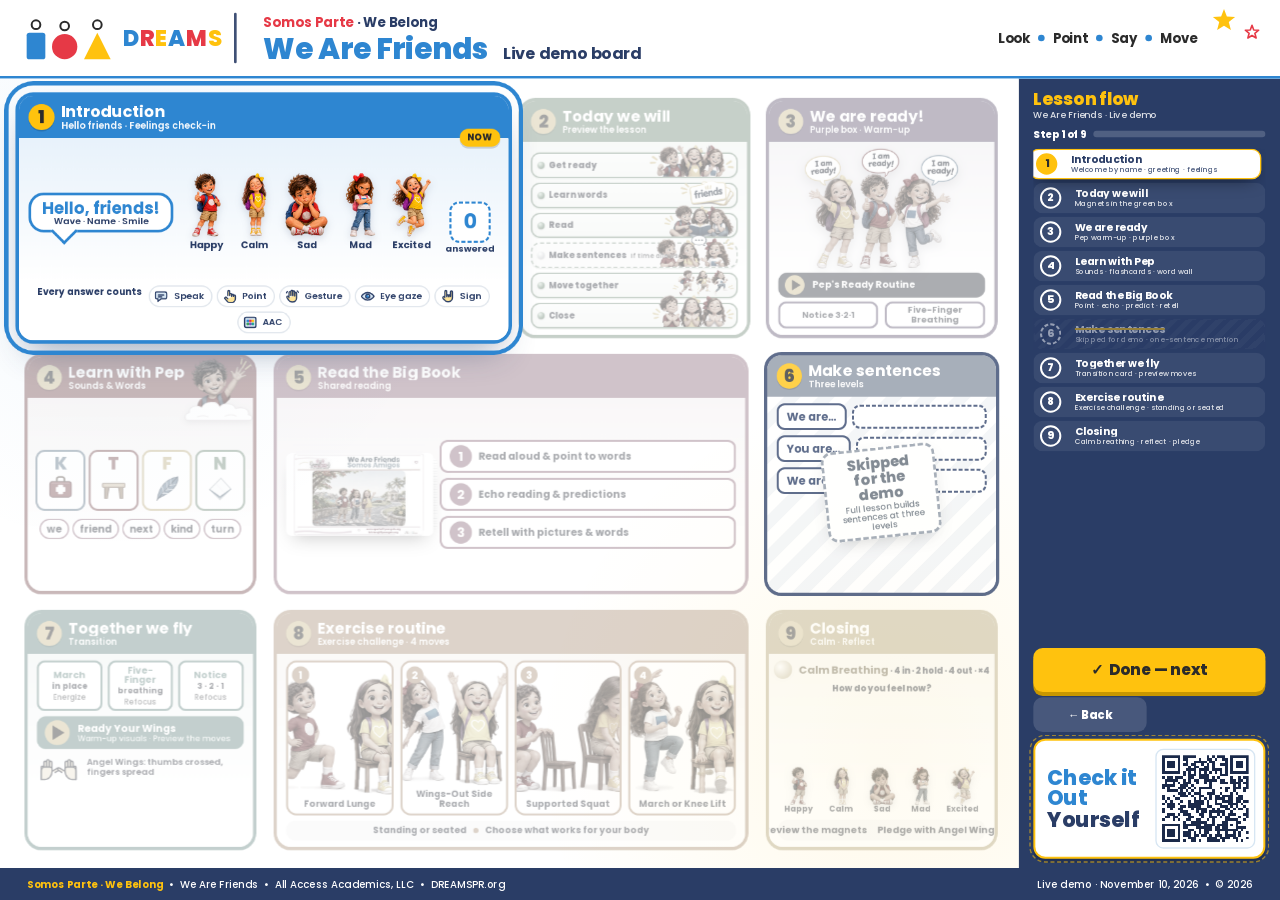
==== commit 2c61bd5f: "Open boxes in place everywhere; add QR card to presentation build - Tapping the NOW box now opens it" ====
--- a/site/board.html
+++ b/site/board.html
@@ -1060,7 +1060,7 @@
       if(t.closest('.bk-start,.exstart')){ key('1'); return; }
       return;
     }
-    if(p.classList.contains('active')){ post({type:'dreams-box',n:+p.dataset.step}); } else if(orig){ orig.call(p,ev); }
+    if(p.classList.contains('active')){ key('Enter'); } else if(orig){ orig.call(p,ev); }
   }; });
   var keys=document.querySelector('aside .keys');if(!keys){var asd=document.querySelector('aside');if(asd){keys=document.createElement('div');keys.className='keys';var ct=asd.querySelector('.ctrls');if(ct)asd.insertBefore(keys,ct);else asd.appendChild(keys);}}
   if(keys){ keys.innerHTML=''; keys.id='dreamsKeys'; keys.className='';
@@ -1069,7 +1069,7 @@
     pb.onclick=function(){ key(presenting()?'b':'Enter'); setTimeout(lab,1500); setTimeout(lab,50); };
     var b=document.createElement('button'); b.className='btn'; b.id='dreamsRec'; b.type='button'; b.innerHTML='&#9998;&nbsp; Record this box &middot; Registrar';
     b.onclick=function(){ var a=document.querySelector('.panel.active'); post({type:'dreams-box',n:a?+a.dataset.step:1}); };
-    var h=document.createElement('div'); h.className='hint'; h.textContent='or tap the NOW box again · o toca la caja NOW otra vez';
+    var h=document.createElement('div'); h.className='hint'; h.textContent='or tap the NOW box · o toca la caja NOW';
     keys.appendChild(pb); keys.appendChild(b); keys.appendChild(h); lab();
     if(window.MutationObserver&&board){ new MutationObserver(lab).observe(board,{attributes:true,attributeFilter:['class']}); }
   }
@@ -1081,5 +1081,56 @@
 })();
 </script>
 
+<style>
+#qrCard{position:relative;margin-top:auto;display:flex;align-items:center;justify-content:space-between;gap:12px;padding:12px 12px 12px 18px;border-radius:18px;
+  background:#fff;color:var(--navy);box-shadow:0 6px 0 rgba(0,0,0,.18);border:3px solid var(--yellow);flex:none}
+#qrCard::before{content:"";position:absolute;inset:-9px;border-radius:24px;border:2px dashed rgba(255,194,14,.55);pointer-events:none}
+#qrCard b{font-family:var(--display);font-weight:800;font-size:31px;line-height:1.02;color:var(--blue)}
+#qrCard b span{display:block;color:var(--navy)}
+#qrCard .qr-code{flex:none;width:150px;height:150px;padding:8px;background:#fff;border-radius:12px;border:2px solid var(--mist)}
+#qrCard .qr-code svg{display:block;width:100%;height:100%}
+aside.qr-measure,aside.qr-measure *{transition:none!important}
+/* shorter screens (e.g. 16:9 projector): step down until the whole lesson list fits */
+aside.qr-1 #qrCard .qr-code{width:124px;height:124px;padding:6px}
+aside.qr-1 #qrCard{padding:10px 10px 10px 16px}
+aside.qr-1 #qrCard b{font-size:28px}
+aside.qr-2 #list{gap:4px}
+aside.qr-2 #list li{padding:1px 10px 1px 8px;border-width:2px}
+aside.qr-2 #list li .box{width:26px;height:26px;font-size:13px;border-width:2px}
+aside.qr-2 #list li .lbl b{font-size:14.5px}
+aside.qr-2 #list li .lbl span{font-size:10.5px;margin-top:1px}
+aside.qr-3 #qrCard .qr-code{width:100px;height:100px;padding:4px}
+aside.qr-3 #qrCard{padding:8px 8px 8px 14px}
+aside.qr-3 #qrCard b{font-size:24px}
+</style>
+<script>
+/* Presentation build only: "Check it Out Yourself" QR card linking to the hosted demo */
+(function(){
+  var aside=document.querySelector('aside'); if(!aside) return;
+  var card=document.createElement('div'); card.id='qrCard';
+  card.innerHTML='<b>Check it Out <span>Yourself</span></b><div class="qr-code"><svg xmlns="http://www.w3.org/2000/svg" viewBox="0 0 33 33" shape-rendering="crispEdges" role="img" aria-label="QR code: https://dreamspr-tech2.github.io/digital-dreamers-demo/"><path fill="#1B2A4A" d="M0 0h1v1h-1zM1 0h1v1h-1zM2 0h1v1h-1zM3 0h1v1h-1zM4 0h1v1h-1zM5 0h1v1h-1zM6 0h1v1h-1zM8 0h1v1h-1zM9 0h1v1h-1zM10 0h1v1h-1zM11 0h1v1h-1zM12 0h1v1h-1zM17 0h1v1h-1zM19 0h1v1h-1zM21 0h1v1h-1zM22 0h1v1h-1zM23 0h1v1h-1zM26 0h1v1h-1zM27 0h1v1h-1zM28 0h1v1h-1zM29 0h1v1h-1zM30 0h1v1h-1zM31 0h1v1h-1zM32 0h1v1h-1zM0 1h1v1h-1zM6 1h1v1h-1zM8 1h1v1h-1zM9 1h1v1h-1zM14 1h1v1h-1zM17 1h1v1h-1zM18 1h1v1h-1zM20 1h1v1h-1zM23 1h1v1h-1zM24 1h1v1h-1zM26 1h1v1h-1zM32 1h1v1h-1zM0 2h1v1h-1zM2 2h1v1h-1zM3 2h1v1h-1zM4 2h1v1h-1zM6 2h1v1h-1zM9 2h1v1h-1zM12 2h1v1h-1zM13 2h1v1h-1zM14 2h1v1h-1zM15 2h1v1h-1zM16 2h1v1h-1zM18 2h1v1h-1zM19 2h1v1h-1zM24 2h1v1h-1zM26 2h1v1h-1zM28 2h1v1h-1zM29 2h1v1h-1zM30 2h1v1h-1zM32 2h1v1h-1zM0 3h1v1h-1zM2 3h1v1h-1zM3 3h1v1h-1zM4 3h1v1h-1zM6 3h1v1h-1zM8 3h1v1h-1zM9 3h1v1h-1zM11 3h1v1h-1zM12 3h1v1h-1zM15 3h1v1h-1zM17 3h1v1h-1zM19 3h1v1h-1zM22 3h1v1h-1zM23 3h1v1h-1zM24 3h1v1h-1zM26 3h1v1h-1zM28 3h1v1h-1zM29 3h1v1h-1zM30 3h1v1h-1zM32 3h1v1h-1zM0 4h1v1h-1zM2 4h1v1h-1zM3 4h1v1h-1zM4 4h1v1h-1zM6 4h1v1h-1zM10 4h1v1h-1zM12 4h1v1h-1zM13 4h1v1h-1zM16 4h1v1h-1zM17 4h1v1h-1zM19 4h1v1h-1zM24 4h1v1h-1zM26 4h1v1h-1zM28 4h1v1h-1zM29 4h1v1h-1zM30 4h1v1h-1zM32 4h1v1h-1zM0 5h1v1h-1zM6 5h1v1h-1zM9 5h1v1h-1zM10 5h1v1h-1zM11 5h1v1h-1zM12 5h1v1h-1zM14 5h1v1h-1zM15 5h1v1h-1zM16 5h1v1h-1zM17 5h1v1h-1zM19 5h1v1h-1zM20 5h1v1h-1zM21 5h1v1h-1zM22 5h1v1h-1zM24 5h1v1h-1zM26 5h1v1h-1zM32 5h1v1h-1zM0 6h1v1h-1zM1 6h1v1h-1zM2 6h1v1h-1zM3 6h1v1h-1zM4 6h1v1h-1zM5 6h1v1h-1zM6 6h1v1h-1zM8 6h1v1h-1zM10 6h1v1h-1zM12 6h1v1h-1zM14 6h1v1h-1zM16 6h1v1h-1zM18 6h1v1h-1zM20 6h1v1h-1zM22 6h1v1h-1zM24 6h1v1h-1zM26 6h1v1h-1zM27 6h1v1h-1zM28 6h1v1h-1zM29 6h1v1h-1zM30 6h1v1h-1zM31 6h1v1h-1zM32 6h1v1h-1zM8 7h1v1h-1zM10 7h1v1h-1zM11 7h1v1h-1zM12 7h1v1h-1zM14 7h1v1h-1zM15 7h1v1h-1zM16 7h1v1h-1zM17 7h1v1h-1zM22 7h1v1h-1zM23 7h1v1h-1zM24 7h1v1h-1zM0 8h1v1h-1zM2 8h1v1h-1zM3 8h1v1h-1zM5 8h1v1h-1zM6 8h1v1h-1zM7 8h1v1h-1zM10 8h1v1h-1zM11 8h1v1h-1zM14 8h1v1h-1zM15 8h1v1h-1zM16 8h1v1h-1zM17 8h1v1h-1zM19 8h1v1h-1zM21 8h1v1h-1zM26 8h1v1h-1zM29 8h1v1h-1zM31 8h1v1h-1zM32 8h1v1h-1zM1 9h1v1h-1zM2 9h1v1h-1zM3 9h1v1h-1zM4 9h1v1h-1zM5 9h1v1h-1zM8 9h1v1h-1zM10 9h1v1h-1zM12 9h1v1h-1zM13 9h1v1h-1zM16 9h1v1h-1zM17 9h1v1h-1zM18 9h1v1h-1zM19 9h1v1h-1zM20 9h1v1h-1zM22 9h1v1h-1zM23 9h1v1h-1zM26 9h1v1h-1zM27 9h1v1h-1zM29 9h1v1h-1zM30 9h1v1h-1zM32 9h1v1h-1zM1 10h1v1h-1zM4 10h1v1h-1zM6 10h1v1h-1zM8 10h1v1h-1zM9 10h1v1h-1zM10 10h1v1h-1zM13 10h1v1h-1zM16 10h1v1h-1zM18 10h1v1h-1zM22 10h1v1h-1zM23 10h1v1h-1zM24 10h1v1h-1zM26 10h1v1h-1zM27 10h1v1h-1zM28 10h1v1h-1zM29 10h1v1h-1zM31 10h1v1h-1zM32 10h1v1h-1zM0 11h1v1h-1zM1 11h1v1h-1zM2 11h1v1h-1zM3 11h1v1h-1zM4 11h1v1h-1zM7 11h1v1h-1zM8 11h1v1h-1zM9 11h1v1h-1zM11 11h1v1h-1zM18 11h1v1h-1zM27 11h1v1h-1zM29 11h1v1h-1zM32 11h1v1h-1zM0 12h1v1h-1zM2 12h1v1h-1zM6 12h1v1h-1zM7 12h1v1h-1zM8 12h1v1h-1zM10 12h1v1h-1zM12 12h1v1h-1zM14 12h1v1h-1zM15 12h1v1h-1zM16 12h1v1h-1zM17 12h1v1h-1zM18 12h1v1h-1zM22 12h1v1h-1zM24 12h1v1h-1zM25 12h1v1h-1zM27 12h1v1h-1zM28 12h1v1h-1zM29 12h1v1h-1zM31 12h1v1h-1zM32 12h1v1h-1zM2 13h1v1h-1zM3 13h1v1h-1zM4 13h1v1h-1zM5 13h1v1h-1zM7 13h1v1h-1zM9 13h1v1h-1zM11 13h1v1h-1zM14 13h1v1h-1zM19 13h1v1h-1zM24 13h1v1h-1zM27 13h1v1h-1zM31 13h1v1h-1zM6 14h1v1h-1zM7 14h1v1h-1zM8 14h1v1h-1zM10 14h1v1h-1zM12 14h1v1h-1zM13 14h1v1h-1zM14 14h1v1h-1zM17 14h1v1h-1zM18 14h1v1h-1zM19 14h1v1h-1zM22 14h1v1h-1zM26 14h1v1h-1zM28 14h1v1h-1zM0 15h1v1h-1zM4 15h1v1h-1zM7 15h1v1h-1zM8 15h1v1h-1zM9 15h1v1h-1zM11 15h1v1h-1zM14 15h1v1h-1zM15 15h1v1h-1zM18 15h1v1h-1zM20 15h1v1h-1zM21 15h1v1h-1zM23 15h1v1h-1zM24 15h1v1h-1zM25 15h1v1h-1zM26 15h1v1h-1zM29 15h1v1h-1zM30 15h1v1h-1zM0 16h1v1h-1zM2 16h1v1h-1zM5 16h1v1h-1zM6 16h1v1h-1zM12 16h1v1h-1zM14 16h1v1h-1zM16 16h1v1h-1zM18 16h1v1h-1zM20 16h1v1h-1zM21 16h1v1h-1zM22 16h1v1h-1zM23 16h1v1h-1zM25 16h1v1h-1zM26 16h1v1h-1zM28 16h1v1h-1zM29 16h1v1h-1zM30 16h1v1h-1zM1 17h1v1h-1zM3 17h1v1h-1zM7 17h1v1h-1zM10 17h1v1h-1zM12 17h1v1h-1zM13 17h1v1h-1zM14 17h1v1h-1zM15 17h1v1h-1zM17 17h1v1h-1zM20 17h1v1h-1zM23 17h1v1h-1zM24 17h1v1h-1zM25 17h1v1h-1zM26 17h1v1h-1zM28 17h1v1h-1zM29 17h1v1h-1zM31 17h1v1h-1zM32 17h1v1h-1zM0 18h1v1h-1zM2 18h1v1h-1zM3 18h1v1h-1zM4 18h1v1h-1zM6 18h1v1h-1zM10 18h1v1h-1zM11 18h1v1h-1zM12 18h1v1h-1zM13 18h1v1h-1zM14 18h1v1h-1zM15 18h1v1h-1zM17 18h1v1h-1zM20 18h1v1h-1zM21 18h1v1h-1zM22 18h1v1h-1zM25 18h1v1h-1zM26 18h1v1h-1zM27 18h1v1h-1zM28 18h1v1h-1zM30 18h1v1h-1zM2 19h1v1h-1zM3 19h1v1h-1zM4 19h1v1h-1zM7 19h1v1h-1zM8 19h1v1h-1zM10 19h1v1h-1zM11 19h1v1h-1zM12 19h1v1h-1zM13 19h1v1h-1zM14 19h1v1h-1zM17 19h1v1h-1zM18 19h1v1h-1zM22 19h1v1h-1zM23 19h1v1h-1zM24 19h1v1h-1zM26 19h1v1h-1zM28 19h1v1h-1zM31 19h1v1h-1zM0 20h1v1h-1zM3 20h1v1h-1zM6 20h1v1h-1zM7 20h1v1h-1zM11 20h1v1h-1zM13 20h1v1h-1zM14 20h1v1h-1zM15 20h1v1h-1zM16 20h1v1h-1zM19 20h1v1h-1zM21 20h1v1h-1zM24 20h1v1h-1zM25 20h1v1h-1zM27 20h1v1h-1zM29 20h1v1h-1zM30 20h1v1h-1zM32 20h1v1h-1zM0 21h1v1h-1zM7 21h1v1h-1zM8 21h1v1h-1zM9 21h1v1h-1zM13 21h1v1h-1zM15 21h1v1h-1zM16 21h1v1h-1zM18 21h1v1h-1zM19 21h1v1h-1zM20 21h1v1h-1zM21 21h1v1h-1zM22 21h1v1h-1zM23 21h1v1h-1zM26 21h1v1h-1zM32 21h1v1h-1zM2 22h1v1h-1zM3 22h1v1h-1zM4 22h1v1h-1zM6 22h1v1h-1zM8 22h1v1h-1zM9 22h1v1h-1zM10 22h1v1h-1zM14 22h1v1h-1zM15 22h1v1h-1zM18 22h1v1h-1zM21 22h1v1h-1zM23 22h1v1h-1zM25 22h1v1h-1zM26 22h1v1h-1zM27 22h1v1h-1zM31 22h1v1h-1zM32 22h1v1h-1zM1 23h1v1h-1zM2 23h1v1h-1zM4 23h1v1h-1zM5 23h1v1h-1zM10 23h1v1h-1zM11 23h1v1h-1zM15 23h1v1h-1zM18 23h1v1h-1zM19 23h1v1h-1zM20 23h1v1h-1zM22 23h1v1h-1zM24 23h1v1h-1zM25 23h1v1h-1zM29 23h1v1h-1zM32 23h1v1h-1zM0 24h1v1h-1zM4 24h1v1h-1zM6 24h1v1h-1zM9 24h1v1h-1zM10 24h1v1h-1zM13 24h1v1h-1zM14 24h1v1h-1zM17 24h1v1h-1zM19 24h1v1h-1zM24 24h1v1h-1zM25 24h1v1h-1zM26 24h1v1h-1zM27 24h1v1h-1zM28 24h1v1h-1zM31 24h1v1h-1zM8 25h1v1h-1zM11 25h1v1h-1zM12 25h1v1h-1zM13 25h1v1h-1zM14 25h1v1h-1zM15 25h1v1h-1zM16 25h1v1h-1zM19 25h1v1h-1zM23 25h1v1h-1zM24 25h1v1h-1zM28 25h1v1h-1zM29 25h1v1h-1zM0 26h1v1h-1zM1 26h1v1h-1zM2 26h1v1h-1zM3 26h1v1h-1zM4 26h1v1h-1zM5 26h1v1h-1zM6 26h1v1h-1zM8 26h1v1h-1zM9 26h1v1h-1zM10 26h1v1h-1zM11 26h1v1h-1zM12 26h1v1h-1zM13 26h1v1h-1zM14 26h1v1h-1zM16 26h1v1h-1zM17 26h1v1h-1zM18 26h1v1h-1zM19 26h1v1h-1zM21 26h1v1h-1zM22 26h1v1h-1zM23 26h1v1h-1zM24 26h1v1h-1zM26 26h1v1h-1zM28 26h1v1h-1zM0 27h1v1h-1zM6 27h1v1h-1zM8 27h1v1h-1zM9 27h1v1h-1zM13 27h1v1h-1zM14 27h1v1h-1zM15 27h1v1h-1zM16 27h1v1h-1zM17 27h1v1h-1zM18 27h1v1h-1zM20 27h1v1h-1zM21 27h1v1h-1zM23 27h1v1h-1zM24 27h1v1h-1zM28 27h1v1h-1zM29 27h1v1h-1zM30 27h1v1h-1zM31 27h1v1h-1zM0 28h1v1h-1zM2 28h1v1h-1zM3 28h1v1h-1zM4 28h1v1h-1zM6 28h1v1h-1zM10 28h1v1h-1zM11 28h1v1h-1zM14 28h1v1h-1zM16 28h1v1h-1zM17 28h1v1h-1zM18 28h1v1h-1zM20 28h1v1h-1zM21 28h1v1h-1zM22 28h1v1h-1zM23 28h1v1h-1zM24 28h1v1h-1zM25 28h1v1h-1zM26 28h1v1h-1zM27 28h1v1h-1zM28 28h1v1h-1zM30 28h1v1h-1zM0 29h1v1h-1zM2 29h1v1h-1zM3 29h1v1h-1zM4 29h1v1h-1zM6 29h1v1h-1zM8 29h1v1h-1zM9 29h1v1h-1zM10 29h1v1h-1zM12 29h1v1h-1zM14 29h1v1h-1zM16 29h1v1h-1zM17 29h1v1h-1zM21 29h1v1h-1zM24 29h1v1h-1zM27 29h1v1h-1zM29 29h1v1h-1zM32 29h1v1h-1zM0 30h1v1h-1zM2 30h1v1h-1zM3 30h1v1h-1zM4 30h1v1h-1zM6 30h1v1h-1zM8 30h1v1h-1zM9 30h1v1h-1zM10 30h1v1h-1zM12 30h1v1h-1zM13 30h1v1h-1zM15 30h1v1h-1zM16 30h1v1h-1zM18 30h1v1h-1zM20 30h1v1h-1zM21 30h1v1h-1zM22 30h1v1h-1zM24 30h1v1h-1zM25 30h1v1h-1zM26 30h1v1h-1zM27 30h1v1h-1zM29 30h1v1h-1zM0 31h1v1h-1zM6 31h1v1h-1zM10 31h1v1h-1zM11 31h1v1h-1zM12 31h1v1h-1zM17 31h1v1h-1zM18 31h1v1h-1zM19 31h1v1h-1zM20 31h1v1h-1zM22 31h1v1h-1zM23 31h1v1h-1zM24 31h1v1h-1zM25 31h1v1h-1zM27 31h1v1h-1zM28 31h1v1h-1zM32 31h1v1h-1zM0 32h1v1h-1zM1 32h1v1h-1zM2 32h1v1h-1zM3 32h1v1h-1zM4 32h1v1h-1zM5 32h1v1h-1zM6 32h1v1h-1zM8 32h1v1h-1zM11 32h1v1h-1zM12 32h1v1h-1zM14 32h1v1h-1zM17 32h1v1h-1zM18 32h1v1h-1zM19 32h1v1h-1zM20 32h1v1h-1zM21 32h1v1h-1zM23 32h1v1h-1zM28 32h1v1h-1zM30 32h1v1h-1z"/></svg></div>';
+  var keys=document.getElementById('dreamsKeys');
+  if(keys&&keys.parentNode===aside) aside.insertBefore(card,keys); else aside.appendChild(card);
+  var list=document.getElementById('list'), LV=['qr-1','qr-2','qr-3'];
+  function fits(){ return !list || list.scrollHeight<=list.clientHeight+1; }
+  function fit(){
+    // the list rows animate size changes; switch that off while measuring so we read final sizes
+    aside.classList.add('qr-measure');
+    LV.forEach(function(c){ aside.classList.remove(c); });
+    for(var i=0;i<LV.length&&!fits();i++) aside.classList.add(LV[i]);
+    void aside.offsetHeight; aside.classList.remove('qr-measure');
+  }
+  // re-fit whenever the panel, the list or any step in it changes size
+  // (window resize, Present mode, full screen, fonts loading, steps being checked off)
+  var queued=false; function later(){ if(queued) return; queued=true;
+    setTimeout(function(){ queued=false; fit(); },30); }
+  fit(); window.addEventListener('resize',later);
+  if(window.ResizeObserver){ var ro=new ResizeObserver(later); ro.observe(aside);
+    if(list){ ro.observe(list); [].forEach.call(list.children,function(li){ ro.observe(li); }); } }
+  if(document.fonts&&document.fonts.ready) document.fonts.ready.then(later);
+  setTimeout(later,500); setTimeout(later,1500);
+})();
+</script>
+
 </body>
 </html>
